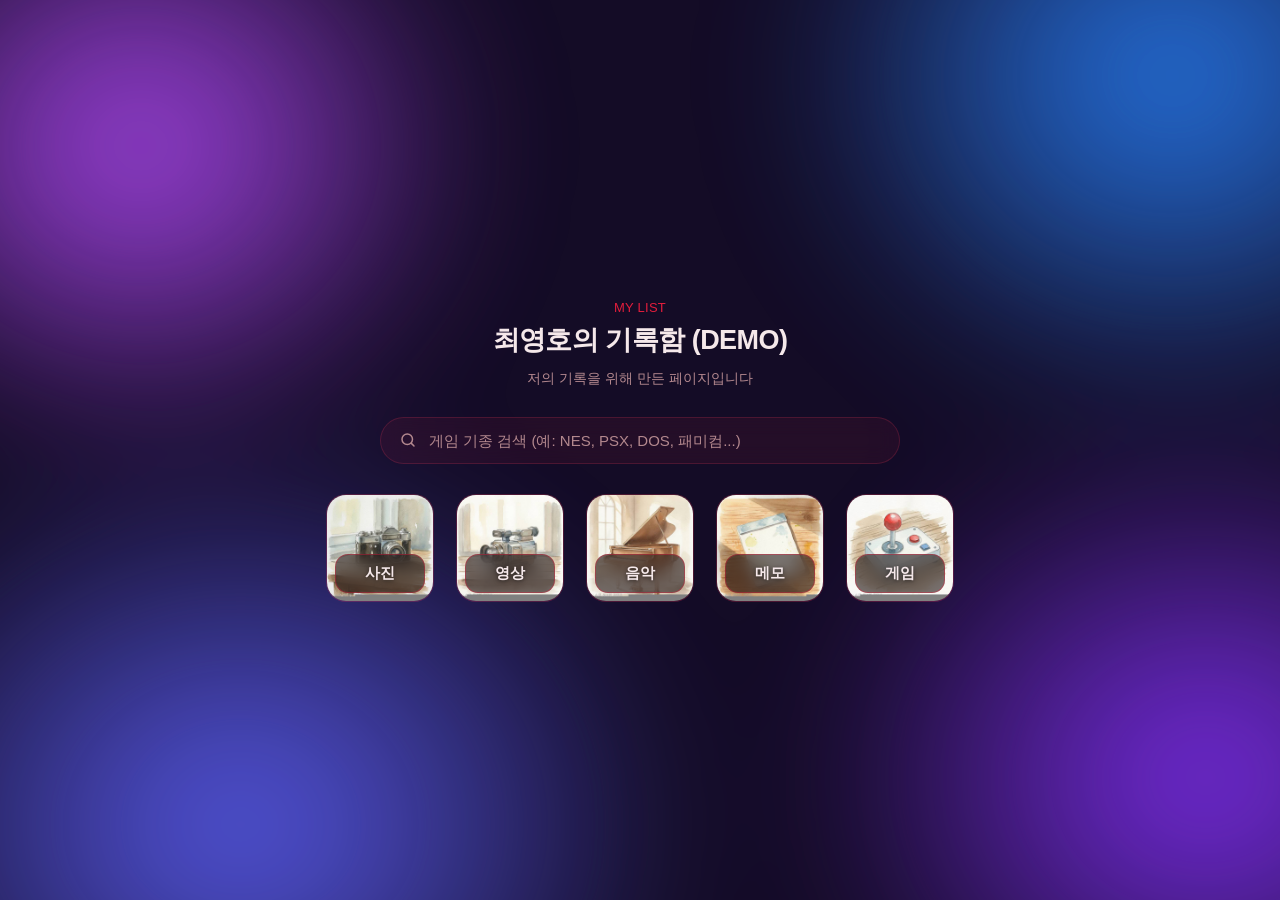
==== index.html @ e24018cb "Add files via upload" ====
<!doctype html>
<html lang="ko">
<head>
<meta charset="utf-8">
<meta name="viewport" content="width=device-width, initial-scale=1, viewport-fit=cover">
<meta http-equiv="Cache-Control" content="no-cache, no-store, must-revalidate">
<meta http-equiv="Pragma" content="no-cache">
<meta http-equiv="Expires" content="0">
<title>나의 기록보관소</title>
<link rel="stylesheet" href="css/style.css">
<link rel="preload" as="image" href="assets/icons/photo.jpg">
<link rel="preload" as="image" href="assets/icons/video.jpg">
<link rel="preload" as="image" href="assets/icons/music.jpg">
<link rel="preload" as="image" href="assets/icons/memo.jpg">
<link rel="preload" as="image" href="assets/icons/game.jpg">
</head>
<body class="home">
<div class="sky-layer" aria-hidden="true"></div>
<div class="wrap">
<div class="home-center">

  <div class="hero">
    <p class="kicker">MY LIST</p>
    <h1>최영호의 기록함 (DEMO)</h1>
    <p>저의 기록을 위해 만든 페이지입니다</p>
  </div>

  <div class="home-search">
    <div class="search-box">
      <svg viewBox="0 0 24 24" fill="none" xmlns="http://www.w3.org/2000/svg"><circle cx="11" cy="11" r="7" stroke="currentColor" stroke-width="2"/><path d="M20 20l-3.5-3.5" stroke="currentColor" stroke-width="2" stroke-linecap="round"/></svg>
      <input type="text" id="gameSearch" placeholder="게임 기종 검색 (예: NES, PSX, DOS, 패미컴...)" autocomplete="off" aria-label="게임 기종 검색">
    </div>
    <div class="search-results" id="searchResults"></div>
  </div>

  <div class="menu">

    <a href="photo.html">
      <div class="tile">
        <img class="tile-img" decoding="async" fetchpriority="high" width="480" height="480" src="assets/icons/photo.jpg" alt="사진">
        <div class="tile-label"><span>사진</span></div>
      </div>
    </a>

    <a href="video.html">
      <div class="tile">
        <img class="tile-img" decoding="async" fetchpriority="high" width="480" height="480" src="assets/icons/video.jpg" alt="영상">
        <div class="tile-label"><span>영상</span></div>
      </div>
    </a>

    <a href="music.html">
      <div class="tile">
        <img class="tile-img" decoding="async" fetchpriority="high" width="480" height="480" src="assets/icons/music.jpg" alt="음악">
        <div class="tile-label"><span>음악</span></div>
      </div>
    </a>

    <a href="memo.html">
      <div class="tile">
        <img class="tile-img" decoding="async" fetchpriority="high" width="480" height="480" src="assets/icons/memo.jpg" alt="메모">
        <div class="tile-label"><span>메모</span></div>
      </div>
    </a>

    <a href="game/index.html">
      <div class="tile wide">
        <img class="tile-img" decoding="async" fetchpriority="high" width="480" height="480" src="assets/icons/game.jpg" alt="게임">
        <div class="tile-label">
          <span>게임</span>
        </div>
      </div>
    </a>

  </div>

</div>
</div>
<script src="js/app.js"></script>
<script>
// 게임/index.html 에서 지원하는 게임 기종 목록 (검색용 데이터)
const GAME_SYSTEMS=[
  {n:"NES",s:"패미컴",ext:".nes, .fds, .zip"},
  {n:"SNES",s:"슈퍼패미컴",ext:".smc, .sfc, .zip"},
  {n:"Game Boy",s:"GB / GBC",ext:".gb, .gbc, .zip"},
  {n:"Game Boy Advance",s:"GBA",ext:".gba, .zip"},
  {n:"Virtual Boy",s:"닌텐도 VB",ext:".vb, .vboy, .bin, .zip"},
  {n:"Mega Drive",s:"Genesis / 메가드라이브",ext:".md, .bin, .smd, .zip"},
  {n:"SEGA 32X",s:"메가드라이브 32X",ext:".32x, .bin, .smd, .md, .zip"},
  {n:"닌텐도DS",s:"Nintendo DS",ext:".nds, .zip"},
  {n:"MSX",s:"Microsoft MSX",ext:".rom, .mx1, .dsk, .cas, .zip (BIOS 파일 추가 선택 필요)"},
  {n:"MSX2",s:"Microsoft MSX2",ext:".rom, .mx2, .mx1, .dsk, .cas, .zip (BIOS 파일 추가 선택 필요)"},
  {n:"Atari 2600",s:"VCS",ext:".a26, .bin, .zip"},
  {n:"Atari 7800",s:"ProSystem",ext:".a78, .bin, .zip"},
  {n:"MS-DOS",s:"DOS 게임",ext:".zip, .jsdos, .img, .ima, .iso, .bin"},
  {n:"Windows 3.1",s:"PC / 16-bit",ext:".img, .ima, .iso, .bin"},
  {n:"Windows 95",s:"PC / 32-bit",ext:".img, .ima, .iso, .bin"}
];
(function(){
  const input=document.getElementById("gameSearch");
  const results=document.getElementById("searchResults");
  function render(q){
    results.innerHTML="";
    if(!q){ return; }
    const hit=GAME_SYSTEMS.filter(function(x){
      return x.n.toLowerCase().includes(q) || x.s.toLowerCase().includes(q);
    });
    if(hit.length===0){
      results.innerHTML='<div class="sr-empty">일치하는 게임 기종을 찾지 못했습니다. 기종 이름을 다시 확인해 주세요.</div>';
      return;
    }
    results.innerHTML=hit.map(function(x){
      return '<a class="sr-item" href="game/index.html">'
        +'<div class="sr-name">'+x.n+' <span class="sr-badge">지원됨</span></div>'
        +'<div class="sr-sub">'+x.s+'</div>'
        +'<div class="sr-ext">지원 확장자 · '+x.ext+'</div>'
        +'</a>';
    }).join("");
  }
  input.addEventListener("input",function(){ render(this.value.trim().toLowerCase()); });
})();
</script>
</body>
</html>
---- css/style.css ----
:root{
  --bg:#0b0708;
  --bg-alt:#170a0d;
  --card:rgba(255,45,70,0.07);
  --card-border:rgba(255,70,95,0.18);
  --accent:#e11d3c;
  --accent-2:#ff4d6d;
  --accent-soft:rgba(225,29,60,0.18);
  --text:#f5e8ea;
  --text-dim:#b3888e;
  --radius:20px;
  --radius-sm:12px;
  color-scheme: dark;
}

*{box-sizing:border-box;}

html,body{
  height:100%;
  margin:0;
  padding:0;
  background:var(--bg);
}

/* ---- emotional black x red ambience ---- */
body:not(.home):not(.ios-memo):not(.photo-empty)::before{
  content:"";
  position:fixed;
  inset:0;
  background:
    radial-gradient(60% 40% at 18% 0%, rgba(225,29,60,0.16) 0%, rgba(11,7,8,0) 60%),
    radial-gradient(55% 35% at 100% 100%, rgba(225,29,60,0.10) 0%, rgba(11,7,8,0) 65%);
  pointer-events:none;
  z-index:0;
}
.wrap{ z-index:1; }

/* 음악 페이지 하단 고정 재생바: 기본적으로 숨김(모바일),
   PC 화면(.pc-glass)에서만 표시됩니다 */
.player-bar{ display:none; }

/* ---- home page: simple flat background ---- */
body.home{
  min-height:100vh;
  background:radial-gradient(120% 60% at 50% -10%, rgba(225,29,60,0.22) 0%, rgba(11,7,8,0) 55%), #0b0708;
  color-scheme:dark;
}
body.home .sky-layer{display:none;}
body.home .wrap{position:relative;z-index:1;}
body.home .hero .kicker{color:var(--accent);}
body.home .hero h1{color:var(--text);}
body.home .hero p{color:var(--text-dim);}


body{
  font-family:-apple-system,BlinkMacSystemFont,"Apple SD Gothic Neo","Malgun Gothic","Pretendard",sans-serif;
  color:var(--text);
  -webkit-font-smoothing:antialiased;
  padding-top:env(safe-area-inset-top,0px);
  padding-bottom:env(safe-area-inset-bottom,0px);
}

.wrap{
  max-width:480px;
  margin:0 auto;
  min-height:100%;
  padding:0 20px 40px;
  position:relative;
}

/* ---- top bar ---- */
.topbar{
  display:flex;
  align-items:center;
  gap:12px;
  padding:22px 0 18px;
  position:sticky;
  top:env(safe-area-inset-top,0px);
  background:linear-gradient(var(--bg) 70%, transparent);
  z-index:5;
}

.back{
  width:40px;height:40px;
  border-radius:50%;
  border:1px solid var(--card-border);
  background:var(--card);
  display:flex;align-items:center;justify-content:center;
  color:var(--text);
  text-decoration:none;
  flex:none;
  font-size:26px;
  line-height:1;
  font-weight:600;
}

.topbar h1{
  font-size:19px;
  font-weight:600;
  margin:0;
  letter-spacing:-0.01em;
  flex:1;
}
.camera-btn{
  width:40px;height:40px;
  border-radius:50%;
  border:1px solid var(--card-border);
  background:var(--card);
  display:flex;align-items:center;justify-content:center;
  color:var(--text);
  flex:none;
  padding:0;
  cursor:pointer;
}
.camera-btn svg{width:19px;height:19px;}

/* ---- home hero ---- */
.hero{
  padding:38px 0 10px;
}
.hero .kicker{
  color:var(--accent);
  font-size:13px;
  margin:0 0 6px;
  letter-spacing:0.02em;
}
.hero h1{
  font-size:30px;
  line-height:1.25;
  margin:0;
  font-weight:700;
  letter-spacing:-0.02em;
}
.hero p{
  color:var(--text-dim);
  font-size:14px;
  margin:10px 0 0;
  line-height:1.5;
}

/* ---- icon grid (home) ---- */
.menu{
  display:grid;
  grid-template-columns:1fr 1fr;
  gap:14px;
  margin-top:28px;
}
.menu a{
  text-decoration:none;
  color:var(--text);
}
.tile{
  position:relative;
  aspect-ratio:1/1.02;
  border-radius:var(--radius);
  background:var(--card);
  border:1px solid var(--card-border);
  overflow:hidden;
  transition:transform .15s ease;
}
.tile:active{
  transform:scale(0.96);
}
.tile-img{
  position:absolute;
  inset:0;
  width:100%;
  height:100%;
  object-fit:cover;
  display:block;
}
.tile-label{
  position:absolute;
  left:8px;right:8px;bottom:8px;
  background:rgba(15,4,7,0.55);
  backdrop-filter:blur(8px);
  -webkit-backdrop-filter:blur(8px);
  border:1px solid rgba(225,29,60,0.4);
  border-radius:13px;
  padding:9px 12px;
  text-align:center;
}
.tile-label span{
  font-size:15px;
  font-weight:700;
  color:#f5e8ea;
  text-shadow:0 1px 4px rgba(0,0,0,0.6);
}
.tile.wide{
  grid-column:1 / -1;
  aspect-ratio:auto;
  min-height:150px;
}
.tile.wide .tile-label{
  text-align:left;
}
.tile.wide .sub{
  font-size:12px;
  color:var(--text-dim);
  margin-top:2px;
  font-weight:500;
}

/* ---- generic grids ---- */
.pgrid{
  display:grid;
  grid-template-columns:repeat(3,1fr);
  gap:6px;
  margin-top:6px;
}
.pgrid .ph{
  aspect-ratio:1/1;
  border-radius:10px;
  overflow:hidden;
  background:var(--card);
  border:1px solid var(--card-border);
}
.pgrid .ph img{
  width:100%;height:100%;object-fit:cover;display:block;
}

.list{
  display:flex;
  flex-direction:column;
  gap:10px;
  margin-top:10px;
}
.row{
  display:flex;
  align-items:center;
  gap:12px;
  background:var(--card);
  border:1px solid var(--card-border);
  border-radius:var(--radius-sm);
  padding:14px;
}
.row .ricon{
  width:38px;height:38px;
  border-radius:10px;
  background:var(--accent-soft);
  color:var(--accent);
  display:flex;align-items:center;justify-content:center;
  flex:none;
}
.row .rtxt{flex:1;min-width:0;}
.row .rtxt .t{font-size:15px;font-weight:600;overflow:hidden;text-overflow:ellipsis;white-space:nowrap;}
.row .rtxt .s{font-size:12px;color:var(--text-dim);margin-top:2px;}
.row audio{width:100%;height:34px;margin-top:8px;}
.row.stack{align-items:stretch;flex-direction:column;}
.row.stack .top{display:flex;align-items:center;gap:12px;}

/* ---- empty state ---- */
.empty{
  margin-top:40px;
  text-align:center;
  color:var(--text-dim);
  font-size:14px;
  line-height:1.6;
}
.empty .big{
  font-size:34px;
  margin-bottom:10px;
}

/* ---- fab ---- */
.fab{
  position:fixed;
  right:calc(50% - 240px + 20px);
  bottom:calc(24px + env(safe-area-inset-bottom,0px));
  width:56px;height:56px;
  border-radius:50%;
  background:linear-gradient(135deg, var(--accent-2), var(--accent));
  color:#fff;
  display:flex;align-items:center;justify-content:center;
  text-decoration:none;
  box-shadow:0 8px 24px rgba(225,29,60,0.45);
  font-size:26px;
  z-index:20;
  animation:fabGlow 2.6s ease-in-out infinite;
}
@keyframes fabGlow{
  0%,100%{ box-shadow:0 8px 24px rgba(225,29,60,0.45); }
  50%{ box-shadow:0 8px 30px rgba(225,29,60,0.75); }
}
@media (max-width:520px){
  .fab{ right:20px; }
}

/* ---- memo reader ---- */
.reader{
  background:var(--card);
  border:1px solid var(--card-border);
  border-radius:var(--radius);
  padding:18px;
  white-space:pre-wrap;
  word-break:break-word;
  font-size:14.5px;
  line-height:1.7;
  color:var(--text);
  margin-top:14px;
}

/* ---- lightbox ---- */
.lightbox{
  position:fixed;inset:0;
  background:rgba(0,0,0,0.92);
  display:none;
  align-items:center;justify-content:center;
  z-index:100;
  padding:20px;
}
.lightbox.open{display:flex;}
.lightbox img{max-width:100%;max-height:100%;border-radius:10px;}
.lightbox .close{
  position:absolute;top:calc(20px + env(safe-area-inset-top,0px));right:20px;
  width:40px;height:40px;border-radius:50%;
  background:rgba(255,255,255,0.12);
  color:#fff;display:flex;align-items:center;justify-content:center;
}

/* ---- form ---- */
.field{margin-top:16px;}
.field label{display:block;font-size:13px;color:var(--text-dim);margin-bottom:6px;}
.field input[type=text],
.field input[type=url],
.field textarea{
  width:100%;
  background:var(--card);
  border:1px solid var(--card-border);
  border-radius:var(--radius-sm);
  color:var(--text);
  padding:12px 14px;
  font-size:15px;
  font-family:inherit;
  resize:vertical;
}
.field textarea{min-height:120px;}
.filepick{
  display:flex;align-items:center;gap:10px;
  background:var(--card);
  border:1px dashed var(--card-border);
  border-radius:var(--radius-sm);
  padding:14px;
  color:var(--text-dim);
  font-size:14px;
}
.filepick input{flex:1;color:var(--text-dim);}
.btn{
  display:block;
  width:100%;
  text-align:center;
  background:linear-gradient(135deg, var(--accent-2), var(--accent));
  color:#fff;
  border:none;
  border-radius:var(--radius-sm);
  padding:15px;
  font-size:15px;
  font-weight:700;
  margin-top:22px;
}
.btn:disabled{opacity:0.5;}
.hint{
  font-size:12px;
  color:var(--text-dim);
  margin-top:8px;
  line-height:1.5;
}

a{color:var(--accent);}

/* ---- rich text editor (Naver 스마트에디터 스타일) ---- */
.editor-wrap{
  background:#fff;
  border-radius:var(--radius-sm);
  overflow:hidden;
  border:1px solid var(--card-border);
}
.editor-toolbar{
  display:flex;
  flex-wrap:wrap;
  align-items:center;
  gap:2px;
  background:#f3f4f6;
  border-bottom:1px solid #e2e4e8;
  padding:6px;
}
.editor-toolbar button{
  min-width:32px;
  height:32px;
  border:none;
  background:transparent;
  border-radius:6px;
  color:#333;
  font-size:14px;
  cursor:pointer;
}
.editor-toolbar button:active,
.editor-toolbar button:hover{
  background:rgba(225,29,60,0.12);
  color:#c81733;
}
.editor-toolbar select{
  height:32px;
  border:1px solid #dcdfe4;
  border-radius:6px;
  background:#fff;
  color:#333;
  font-size:12.5px;
  padding:0 6px;
}
.editor-toolbar .tsep{
  width:1px;height:20px;background:#dcdfe4;margin:0 4px;
}
.editor-area{
  min-height:260px;
  background:#fff;
  color:#181818;
  padding:16px;
  font-size:15px;
  line-height:1.75;
  outline:none;
}
.editor-area:empty:before{
  content:attr(data-placeholder);
  color:#aeb2ba;
}
.editor-area img{max-width:100%;border-radius:6px;margin:6px 0;display:block;}
.editor-area a{color:#c81733;}
.editor-area blockquote{
  margin:10px 0;
  padding:8px 14px;
  border-left:3px solid #c81733;
  color:#555;
  background:#f7f8f9;
}

/* ---- photo: native-style empty state ---- */
body.photo-empty{
  background:#0b0708;
}
.native-back{
  position:fixed;
  top:calc(18px + env(safe-area-inset-top,0px));
  left:18px;
  width:36px;height:36px;
  display:flex;align-items:center;justify-content:center;
  color:#f5e8ea;
  text-decoration:none;
  font-size:24px;
  z-index:5;
}
.native-camera{
  position:fixed;
  top:calc(18px + env(safe-area-inset-top,0px));
  right:18px;
  width:36px;height:36px;
  border-radius:50%;
  border:1px solid rgba(225,29,60,0.25);
  background:#170a0d;
  box-shadow:0 1px 6px rgba(225,29,60,0.25);
  display:flex;align-items:center;justify-content:center;
  color:#f5e8ea;
  padding:0;
  cursor:pointer;
  z-index:5;
}
.native-camera svg{width:17px;height:17px;}
.native-empty{
  position:fixed;
  inset:0;
  display:flex;
  flex-direction:column;
  align-items:center;
  justify-content:center;
  text-align:center;
  padding:0 40px;
  gap:10px;
}
.native-empty .t1{
  font-size:18px;
  font-weight:700;
  color:#f5e8ea;
}
.native-empty .t2{
  font-size:14px;
  color:#b3888e;
  line-height:1.5;
}

/* ---- photo grid (3 columns, tap to view) ---- */
.pgrid .ph{position:relative;cursor:pointer;}
.pgrid .ph .check{
  position:absolute;
  top:6px;right:6px;
  width:22px;height:22px;
  border-radius:50%;
  background:rgba(0,0,0,0.35);
  border:1.5px solid rgba(255,255,255,0.85);
  display:none;
  align-items:center;justify-content:center;
  color:#fff;
  font-size:13px;
  z-index:2;
}
.pgrid.selecting .ph .check{display:flex;}
.pgrid .ph.picked .check{background:var(--accent);border-color:var(--accent);color:#fff;}
.pgrid .ph.picked{outline:2px solid var(--accent);outline-offset:-2px;}
.pgrid .ph .dim{
  position:absolute;inset:0;
  background:rgba(0,0,0,0);
  transition:background .12s ease;
}
.pgrid .ph.picked .dim{background:rgba(0,0,0,0.18);}

/* ---- transparent bottom action bar ---- */
.bottombar{
  position:fixed;
  left:0;right:0;bottom:0;
  display:flex;
  justify-content:center;
  gap:10px;
  padding:14px 20px calc(16px + env(safe-area-inset-bottom,0px));
  background:linear-gradient(180deg, rgba(18,20,26,0) 0%, rgba(18,20,26,0.55) 40%, rgba(18,20,26,0.78) 100%);
  z-index:55;
}
.bottombar button{
  flex:1;
  max-width:220px;
  background:rgba(255,255,255,0.14);
  backdrop-filter:blur(10px);
  -webkit-backdrop-filter:blur(10px);
  border:1px solid rgba(255,255,255,0.28);
  color:#fff;
  font-size:14.5px;
  font-weight:600;
  padding:13px 10px;
  border-radius:14px;
}
.bottombar button:active{background:rgba(255,255,255,0.26);}
.bottombar button.on{background:var(--accent);color:#fff;border-color:var(--accent);}
.bottombar button.danger{color:#ff8a80;border-color:rgba(255,138,128,0.45);}

/* ---- photo viewer (centered, padded) ---- */
.viewer{
  position:fixed;inset:0;
  background:rgba(9,3,4,0.96);
  display:none;
  align-items:center;justify-content:center;
  padding:48px 28px;
  z-index:50;
  overflow:hidden;
  touch-action:none;
}
.viewer.open{display:flex;}
.viewer img{
  max-width:100%;
  max-height:100%;
  border-radius:14px;
  box-shadow:0 20px 60px rgba(0,0,0,0.5);
  touch-action:none;
  user-select:none;
  -webkit-user-drag:none;
  will-change:transform;
}
.viewer img.snapping{
  transition:transform .18s ease;
}
.viewer .vclose{
  position:fixed;
  top:calc(18px + env(safe-area-inset-top,0px));
  right:20px;
  width:38px;height:38px;
  border-radius:50%;
  background:rgba(255,255,255,0.14);
  color:#fff;
  display:flex;align-items:center;justify-content:center;
  font-size:17px;
  z-index:51;
}

/* ---- info modal ---- */
.modal-overlay{
  position:fixed;inset:0;
  background:rgba(0,0,0,0.55);
  display:none;
  align-items:flex-end;
  z-index:80;
}
.modal-overlay.open{display:flex;}
.modal-sheet{
  width:100%;
  background:var(--bg-alt);
  border-radius:20px 20px 0 0;
  padding:22px 20px calc(24px + env(safe-area-inset-bottom,0px));
  border-top:1px solid var(--card-border);
}
.modal-sheet h2{
  font-size:16px;
  margin:0 0 14px;
  color:var(--text);
}
.modal-sheet input[type=password],
.modal-sheet textarea{
  width:100%;
  background:var(--card);
  border:1px solid var(--card-border);
  border-radius:var(--radius-sm);
  color:var(--text);
  padding:12px 14px;
  font-size:15px;
  font-family:inherit;
}
.modal-sheet textarea{min-height:120px;resize:vertical;margin-top:4px;}
.info-view{
  background:var(--card);
  border:1px solid var(--card-border);
  border-radius:var(--radius-sm);
  color:var(--text);
  padding:14px;
  font-size:14.5px;
  line-height:1.6;
  white-space:pre-wrap;
  word-break:break-word;
  min-height:60px;
  max-height:40vh;
  overflow-y:auto;
}
.modal-actions{display:flex;gap:10px;margin-top:16px;}
.modal-actions button{
  flex:1;
  padding:13px;
  border-radius:var(--radius-sm);
  border:none;
  font-size:14.5px;
  font-weight:700;
}
.modal-actions .cancel{background:var(--card);color:var(--text-dim);border:1px solid var(--card-border);}
.modal-actions .ok{background:var(--accent);color:#fff;}
.modal-msg{font-size:12.5px;color:var(--text-dim);margin-top:8px;min-height:16px;}

/* ---- video: youtube link thumbnails (photo-style 3x3) + web player ---- */
.vgrid{
  display:grid;
  grid-template-columns:repeat(3,1fr);
  gap:6px;
  margin-top:6px;
}
.vgrid .vcard{
  position:relative;
  aspect-ratio:1/1;
  border-radius:10px;
  overflow:hidden;
  background:var(--card);
  border:1px solid var(--card-border);
  cursor:pointer;
}
.vcard img{
  width:100%;height:100%;object-fit:cover;display:block;
  background:#000;
}
.vcard .playmark{
  position:absolute;inset:0;
  display:flex;align-items:center;justify-content:center;
  background:rgba(0,0,0,0.18);
}
.vcard .playmark span{
  width:34px;height:34px;
  border-radius:50%;
  background:rgba(0,0,0,0.55);
  color:#fff;
  display:flex;align-items:center;justify-content:center;
  font-size:13px;
  padding-left:2px;
}

/* video select/delete mode */
.text-btn{
  height:40px;
  padding:0 14px;
  border-radius:20px;
  border:1px solid var(--card-border);
  background:var(--card);
  color:var(--text);
  font-size:14px;
  flex:none;
  cursor:pointer;
}
.text-btn.on{background:var(--accent);color:#fff;border-color:var(--accent);}
.vgrid.selecting .vcard{cursor:pointer;}
.vgrid.selecting .vcard .playmark{display:none;}
.vgrid .vcard .check{
  position:absolute;
  top:6px;right:6px;
  width:22px;height:22px;
  border-radius:50%;
  background:rgba(0,0,0,0.35);
  border:1.5px solid rgba(255,255,255,0.85);
  display:none;
  align-items:center;justify-content:center;
  color:#fff;
  font-size:13px;
  z-index:2;
}
.vgrid.selecting .vcard .check{display:flex;}
.vgrid .vcard.picked .check{background:var(--accent);border-color:var(--accent);color:#fff;}
.vgrid .vcard.picked{outline:2px solid var(--accent);outline-offset:-2px;}
.vgrid .vcard .dim{
  position:absolute;inset:0;
  background:rgba(0,0,0,0);
  transition:background .12s ease;
}
.vgrid .vcard.picked .dim{background:rgba(0,0,0,0.18);}

/* touch keypad (no device keyboard) for password entry */
.pw-desc{font-size:13px;color:var(--text-dim);margin:0 0 16px;}
.pw-dots{
  display:flex;
  justify-content:center;
  gap:16px;
  margin:0 0 8px;
}
.pw-dots .dot{
  width:16px;height:16px;
  border-radius:50%;
  border:1.5px solid var(--card-border);
  background:transparent;
  transition:background .12s ease, border-color .12s ease, transform .12s ease;
}
.pw-dots .dot.filled{background:var(--accent);border-color:var(--accent);}
.pw-dots.shake{animation:pwShake .35s ease;}
@keyframes pwShake{
  0%,100%{transform:translateX(0);}
  20%{transform:translateX(-8px);}
  40%{transform:translateX(8px);}
  60%{transform:translateX(-6px);}
  80%{transform:translateX(6px);}
}
.keypad{
  display:grid;
  grid-template-columns:repeat(3,1fr);
  gap:10px;
  margin:18px 0 4px;
}
.keypad button{
  height:56px;
  border-radius:14px;
  border:1px solid var(--card-border);
  background:var(--card);
  color:var(--text);
  font-size:19px;
  cursor:pointer;
}
.keypad button:active{background:rgba(255,255,255,0.12);}
.keypad button.keypad-empty{background:transparent;border-color:transparent;cursor:default;}
.keypad button.keypad-del{font-size:16px;color:var(--text-dim);}

.player-wrap{
  position:relative;
  width:100%;
  max-width:720px;
  aspect-ratio:16/9;
}
.player-wrap iframe{
  width:100%;height:100%;
  border:0;
  border-radius:14px;
}
#playerFrame{width:100%;height:100%;}
.player-wrap:fullscreen{
  max-width:none;
  aspect-ratio:auto;
  width:100vw;height:100vh;
  display:flex;align-items:center;justify-content:center;
  background:#000;
}
.player-wrap:fullscreen iframe{
  border-radius:0;
}
/* 화면 방향 잠금 API가 지원되지 않을 때: 세로 화면에서도
   영상 영역을 90도 회전시켜 가로처럼 보이도록 하는 대체 수단 */
@media (orientation:portrait){
  .player-wrap.force-landscape:fullscreen{
    position:fixed;
    top:50%;left:50%;
    width:100vh;height:100vw;
    transform:translate(-50%,-50%) rotate(90deg);
  }
}
.fs-exit{
  position:absolute;
  top:14px;right:14px;
  padding:10px 16px;
  border-radius:20px;
  background:rgba(0,0,0,0.7);
  color:#fff;
  font-size:13px;
  font-weight:700;
  border:1px solid rgba(255,255,255,0.35);
  display:none;
  z-index:1000;
}
.fs-exit.show{display:block;}

.modal-sheet input[type=url]{
  width:100%;
  background:var(--card);
  border:1px solid var(--card-border);
  border-radius:var(--radius-sm);
  color:var(--text);
  padding:12px 14px;
  font-size:15px;
  font-family:inherit;
}

/* ==========================================================
   메모 화면: iOS 메모 앱 느낌의 브러시드 메탈 스타일
   ========================================================== */
body.ios-memo{
  background:#0b0708;
  min-height:100vh;
  color-scheme:dark;
}
.ios-wrap{
  max-width:480px;
  margin:0 auto;
  min-height:100vh;
  position:relative;
  display:flex;
  flex-direction:column;
}

.ios-topbar{
  position:sticky;
  top:0;
  padding-top:env(safe-area-inset-top,0px);
  display:flex;
  align-items:center;
  gap:6px;
  background:#150a0c;
  border-bottom:1px solid rgba(225,29,60,0.2);
  z-index:10;
}
.ios-topbar .ios-back{
  width:40px;height:44px;
  display:flex;align-items:center;justify-content:center;
  color:#f5e8ea;
  font-size:24px;font-weight:600;
  text-decoration:none;
  flex:none;
}
.ios-topbar .ios-title{
  flex:1;min-width:0;
  display:flex;align-items:center;gap:6px;
  padding:12px 4px 12px 0;
  font-size:16.5px;font-weight:700;color:#f5e8ea;
  overflow:hidden;text-overflow:ellipsis;white-space:nowrap;
}
.ios-topbar .ios-title .pencil{font-size:15px;flex:none;}
.ios-topbar .ios-actions{
  display:flex;
  flex:none;
  align-items:center;
  gap:2px;
  padding-right:6px;
}
.ios-topbar .ios-actbtn{
  background:none;
  border:none;
  font-size:14.5px;
  font-weight:600;
  color:var(--accent-2);
  padding:8px 8px;
  border-radius:6px;
  cursor:pointer;
}
.ios-topbar .ios-actbtn:active{background:rgba(225,29,60,0.1);}
.ios-topbar .ios-actbtn.danger{color:#ff5c72;}

.ios-search{
  display:none;
  padding:8px 14px;
  background:#0b0708;
  border-bottom:1px solid rgba(225,29,60,0.2);
}
.ios-search.open{display:block;}
.ios-search input{
  width:100%;border:none;border-radius:10px;
  background:#170a0d;padding:9px 12px;font-size:15px;
  color:#f5e8ea;outline:none;
  box-shadow:inset 0 0 0 1px rgba(225,29,60,0.25);
}

.ios-body{
  flex:1;
  display:flex;
  flex-direction:column;
  padding-bottom:96px;
}

/* 메모 목록 */
.ios-list{
  padding:4px 16px 0;
}
.ios-list .irow{
  display:flex;align-items:center;gap:12px;
  padding:12px 2px;
  border-bottom:1px solid rgba(255,255,255,0.06);
}
.ios-list .irow:active{background:rgba(225,29,60,0.07);}
.ios-list .irow .iicon{
  width:24px;height:24px;flex:none;color:#b3888e;
}
.ios-list .irow .iicon svg{width:100%;height:100%;}
.ios-list .irow .itxt{flex:1;min-width:0;}
.ios-list .irow .itxt .t{
  font-size:15.5px;font-weight:600;color:#f5e8ea;
  overflow:hidden;text-overflow:ellipsis;white-space:nowrap;
}
.ios-list .irow .itxt .s{
  font-size:12.5px;color:#b3888e;margin-top:2px;
}
.ios-list .irow .chev{color:#7a4a4f;font-size:15px;flex:none;}

/* 빈 상태: 가운데 + 아이콘과 '비어있음' */
.ios-empty{
  flex:1;
  display:flex;flex-direction:column;align-items:center;justify-content:center;
  gap:18px;padding:0 30px;text-align:center;
}
.ios-empty .plusbtn{
  width:64px;height:64px;border-radius:50%;
  display:flex;align-items:center;justify-content:center;
  color:#7a4a4f;background:none;border:none;
}
.ios-empty .plusbtn svg{width:52px;height:52px;}
.ios-empty .label{font-size:15px;color:#b3888e;font-weight:600;}

/* 하단 iOS 스타일 툴바: 불러오기 / 저장하기 / 글쓰기 / 검색 */
.ios-toolbar{
  position:fixed;left:0;right:0;bottom:0;
  max-width:480px;margin:0 auto;
  display:flex;justify-content:space-around;
  padding:10px 10px calc(10px + env(safe-area-inset-bottom,0px));
  background:#150a0c;
  border-top:1px solid rgba(225,29,60,0.2);
  z-index:30;
}
.ios-toolbar .ibtn{
  display:flex;flex-direction:column;align-items:center;gap:5px;
  background:none;border:none;flex:1;
  color:#e8d3d5;
}
.ios-toolbar .ibtn .isq{
  width:42px;height:42px;border-radius:11px;
  display:flex;align-items:center;justify-content:center;
  background:#1c0e10;
  border:1px solid rgba(225,29,60,0.25);
  color:#f5e8ea;
  margin:0 auto;
}
.ios-toolbar .ibtn .isq svg{width:19px;height:19px;}
.ios-toolbar .ibtn:active .isq{background:rgba(225,29,60,0.16);}
.ios-toolbar .ibtn span.lbl{font-size:10.5px;color:#b3888e;font-weight:700;}

/* 메모 읽기 화면 */
.ios-reader{
  display:none;
  flex:1;
  flex-direction:column;
  background:#0e070a;
  padding:18px 20px 40px;
}
.ios-reader.open{display:flex;}
.ios-reader .rtext{
  white-space:pre-wrap;word-break:break-word;
  font-size:15.5px;line-height:1.75;color:#f0e2e4;
}

/* 새 메모 작성 화면 */
.ios-write{
  position:fixed;inset:0;z-index:60;
  display:none;flex-direction:column;
  background:#0b0708;
}
.ios-write.open{display:flex;}
.ios-write .wtop{
  display:flex;align-items:center;justify-content:space-between;
  padding:calc(14px + env(safe-area-inset-top,0px)) 16px 12px;
  border-bottom:1px solid rgba(225,29,60,0.18);
}
.ios-write .wtop button{
  border:none;background:none;font-size:16px;font-weight:700;
  color:var(--accent,#e11d3c);padding:6px 4px;
}
.ios-write .wtop button.wcancel{color:#b3888e;font-weight:600;}
.ios-write input#memoTitle{
  border:none;outline:none;padding:14px 16px 0;
  font-size:19px;font-weight:700;color:#f5e8ea;font-family:inherit;
  background:#0b0708;
}
.ios-write textarea#memoContent{
  flex:1;border:none;outline:none;resize:none;
  padding:8px 16px 16px;font-size:16px;line-height:1.7;
  color:#f0e2e4;font-family:inherit;
  background:#0b0708;
}
.ios-write .wmsg{padding:0 16px 10px;font-size:12.5px;color:#b3888e;min-height:16px;}

/* 선택 모드 체크박스 */
.ios-list .irow .ischeck{
  display:none;
  width:22px;height:22px;border-radius:50%;flex:none;
  border:1.5px solid rgba(225,29,60,0.35);
  align-items:center;justify-content:center;
  font-size:12px;color:#fff;font-weight:700;
}
.ios-list.selecting .irow .ischeck{display:flex;}
.ios-list.selecting .irow .chev{display:none;}
.ios-list .irow.selected .ischeck{background:var(--accent,#e11d3c);border-color:var(--accent,#e11d3c);}

/* 선택 저장 바 (검색바와 같은 자리, 상호 배타적으로 노출) */
.ios-selectbar{
  display:none;
  align-items:center;gap:10px;
  padding:10px 14px;
  background:#0b0708;
  border-bottom:1px solid rgba(225,29,60,0.18);
}
.ios-selectbar.open{display:flex;}
.ios-selectbar button{border:none;background:none;font-size:13.5px;font-weight:700;padding:4px 2px;color:var(--accent,#e11d3c);}
.ios-selectbar #selCancel{color:#b3888e;}
.ios-selectbar #selCount{flex:1;text-align:center;font-size:12.5px;color:#d8bfc2;font-weight:600;}
.ios-selectbar #selConfirm.danger{color:#ff5c72;}

/* 하단 토스트 알림 */
.ios-toast{
  position:fixed;left:50%;bottom:112px;
  transform:translateX(-50%) translateY(10px);
  background:rgba(20,20,22,0.9);color:#fff;
  font-size:13px;font-weight:600;
  padding:10px 16px;border-radius:20px;
  opacity:0;pointer-events:none;
  transition:opacity .2s ease, transform .2s ease;
  z-index:90;max-width:82%;text-align:center;
}
.ios-toast.show{opacity:1;transform:translateX(-50%) translateY(0);}

/* 새 메모 작성: 비밀번호 확인 단계 */
.ios-write .pwbox{padding:26px 20px;background:#0b0708;}
.ios-write .pwbox p{font-size:14px;color:#b3888e;margin:0 0 12px;}
.ios-write .pwbox input{
  width:100%;border:1px solid rgba(225,29,60,0.25);border-radius:10px;
  padding:13px 14px;font-size:16px;color:#f5e8ea;outline:none;
  font-family:inherit;
  background:#170a0d;
}
.ios-write .pwbox .pwmsg{font-size:12.5px;color:#ff5c72;margin-top:8px;min-height:16px;}
.ios-write .pwbox .pwok{
  margin-top:14px;width:100%;background:linear-gradient(135deg, var(--accent-2), var(--accent));color:#fff;
  border:none;border-radius:10px;padding:13px;font-size:15px;font-weight:700;
}
.ios-write .wform{flex:1;display:none;flex-direction:column;background:#0b0708;}

/* ---- rendered post content (list view) ---- */
.post-html{
  background:#150a0c;
  color:#f0e2e4;
  border-radius:14px;
  padding:14px 16px;
  margin-top:10px;
  font-size:14.5px;
  line-height:1.75;
  word-break:break-word;
}
.post-html img{max-width:100%;border-radius:8px;margin:8px 0;display:block;}
.post-html a{color:var(--accent-2);}
.post-html blockquote{
  margin:10px 0;
  padding:8px 14px;
  border-left:3px solid var(--accent);
  color:#c9a4a8;
  background:rgba(225,29,60,0.07);
}

/* ==========================================================
   홈 화면: 게임 기종 검색
   ========================================================== */
.home-search{
  margin-top:22px;
}
.home-search .search-box{
  display:flex;
  align-items:center;
  gap:10px;
  background:var(--card);
  border:1px solid var(--card-border);
  border-radius:999px;
  padding:13px 18px;
  backdrop-filter:blur(10px);
  -webkit-backdrop-filter:blur(10px);
}
.home-search .search-box:focus-within{
  border-color:rgba(225,29,60,0.55);
}
.home-search .search-box svg{
  width:18px;height:18px;flex:none;
  color:var(--text-dim);
}
.home-search input{
  flex:1;
  min-width:0;
  border:none;
  outline:none;
  background:none;
  font-family:inherit;
  font-size:15px;
  color:var(--text);
}
.home-search input::placeholder{
  color:var(--text-dim);
}
.search-results{
  display:flex;
  flex-direction:column;
  gap:8px;
  margin-top:10px;
}
.search-results:empty{
  margin-top:0;
}
.sr-item{
  display:block;
  text-align:left;
  text-decoration:none;
  background:var(--card);
  border:1px solid var(--card-border);
  border-radius:14px;
  padding:12px 14px;
  color:var(--text);
}
.sr-name{
  display:flex;
  align-items:center;
  gap:8px;
  font-size:14.5px;
  font-weight:700;
}
.sr-badge{
  font-size:11px;
  font-weight:700;
  color:#4ad07a;
  background:rgba(74,208,122,0.15);
  border:1px solid rgba(74,208,122,0.4);
  border-radius:999px;
  padding:2px 8px;
  flex:none;
}
.sr-sub{
  font-size:12.5px;
  color:var(--text-dim);
  margin-top:2px;
}
.sr-ext{
  font-size:12.5px;
  color:var(--text-dim);
  margin-top:5px;
}
.sr-empty{
  font-size:13px;
  color:var(--text-dim);
  text-align:center;
  padding:12px 4px;
}

/* ==========================================================
   홈 화면: PC / 태블릿 전용 레이아웃
   (모바일 = 기존 그대로, 768px 이상 = 보라/파랑 글래스 배경 +
   아이콘 영역을 화면 정중앙에 배치)
   ========================================================== */
@media (min-width:768px){
  /* 보라/파랑 글래스 배경 - home 뿐 아니라 .pc-glass가 붙은
     다른 페이지(사진/영상/메모/음악)에서도 공유해서 씁니다 */
  body.home,
  body.pc-glass{
    background:#140c26;
  }
  body.home::before,
  body.pc-glass::before{
    content:"";
    position:fixed;
    inset:-15%;
    background:
      radial-gradient(30% 38% at 20% 24%, #a855f7 0%, rgba(168,85,247,0) 70%),
      radial-gradient(34% 42% at 82% 18%, #3b82f6 0%, rgba(59,130,246,0) 70%),
      radial-gradient(38% 46% at 26% 82%, #6366f1 0%, rgba(99,102,241,0) 70%),
      radial-gradient(34% 42% at 84% 78%, #7c3aed 0%, rgba(124,58,237,0) 70%);
    filter:blur(70px) saturate(130%);
    opacity:0.9;
    pointer-events:none;
    z-index:0;
  }
  body.home .wrap{
    max-width:none;
    min-height:100vh;
    display:flex;
    align-items:center;
    justify-content:center;
    padding:40px 24px;
  }
  body.home .home-center{
    position:relative;
    z-index:1;
    width:100%;
    max-width:640px;
    text-align:center;
  }
  body.home .hero{
    padding:0 0 4px;
  }
  body.home .hero .kicker,
  body.home .hero h1,
  body.home .hero p{
    text-align:center;
  }
  body.home .hero h1{
    font-size:27px;
  }
  body.home .home-search{
    max-width:520px;
    margin:24px auto 0;
  }
  body.home .search-results{
    text-align:left;
  }
  body.home .menu{
    display:flex;
    flex-wrap:wrap;
    justify-content:center;
    gap:22px;
    margin-top:30px;
  }
  body.home .menu a{
    flex:0 0 108px;
  }
  body.home .tile{
    aspect-ratio:1/1;
  }
  body.home .tile.wide{
    grid-column:auto;
    aspect-ratio:1/1;
    min-height:0;
  }
  body.home .tile.wide .tile-label{
    text-align:center;
  }
}

/* ==========================================================
   사진 / 영상 / 음악: PC·태블릿 전용 레이아웃
   (768px 이상 = 홈 화면과 같은 보라/파랑 글래스 배경 위에
   내용 전체가 떠 있는 유리 패널(카드) 형태로 표시)
   ========================================================== */
@media (min-width:768px){
  body.pc-glass .wrap{
    position:relative;
    z-index:1;
    max-width:1040px;
    min-height:0;
    margin:44px auto;
    padding:30px 36px 40px;
    background:rgba(24,14,30,0.55);
    border:1px solid rgba(255,255,255,0.09);
    border-radius:26px;
    backdrop-filter:blur(26px) saturate(140%);
    -webkit-backdrop-filter:blur(26px) saturate(140%);
    box-shadow:0 30px 90px rgba(0,0,0,0.45);
  }
  body.pc-glass .wrap .topbar{
    position:static;
    background:none;
    padding:0 0 22px;
  }
  body.pc-glass .wrap .hero{
    padding-top:0;
  }

  /* 사진 그리드: 화면 폭에 맞춰 더 많은 열로 표시 */
  body.pc-glass .pgrid{
    grid-template-columns:repeat(auto-fill,minmax(150px,1fr));
    gap:12px;
  }
  /* 영상 썸네일 그리드도 동일하게 */
  body.pc-glass .vgrid{
    grid-template-columns:repeat(auto-fill,minmax(210px,1fr));
    gap:14px;
  }
  body.pc-glass .player-wrap{
    max-width:900px;
    margin:0 auto;
  }
  body.pc-glass .list .row{
    padding:16px 18px;
  }
  body.pc-glass .bottombar{
    padding-bottom:24px;
  }
}

/* ==========================================================
   메모: PC·태블릿에서 데스크탑 메모 앱과 비슷한
   사이드바(목록) + 본문(읽기/쓰기) 2단 레이아웃
   ========================================================== */
@media (min-width:768px){
  body.ios-memo.pc-glass{
    background:#140c26;
  }
  .ios-wrap{
    position:relative;
    z-index:1;
    max-width:1120px;
    height:82vh;
    min-height:560px;
    margin:36px auto;
    display:grid;
    grid-template-columns:300px 1fr;
    grid-template-rows:auto auto auto 1fr auto;
    grid-template-areas:
      "topbar    topbar"
      "search    search"
      "selectbar selectbar"
      "list      reader"
      "toolbar   toolbar";
    background:rgba(20,10,26,0.55);
    border:1px solid rgba(255,255,255,0.09);
    border-radius:26px;
    overflow:hidden;
    backdrop-filter:blur(26px) saturate(140%);
    -webkit-backdrop-filter:blur(26px) saturate(140%);
    box-shadow:0 30px 90px rgba(0,0,0,0.45);
  }

  .ios-topbar{
    grid-area:topbar;
    position:static;
    background:rgba(255,255,255,0.03);
    padding:16px 20px;
  }

  .ios-search{
    grid-area:search;
    display:block !important;
    background:none;
    border-bottom:1px solid rgba(225,29,60,0.16);
    padding:10px 16px;
  }

  .ios-selectbar{
    grid-area:selectbar;
  }
  .ios-selectbar.open{
    display:flex;
  }

  /* ios-body는 grid 배치에서 빠지고, 안의 리스트/빈상태/리더가
     각각 직접 grid item으로 배치됩니다 */
  .ios-body{
    display:contents;
    padding-bottom:0;
  }
  .ios-list{
    grid-area:list;
    align-self:stretch;
    overflow-y:auto;
    padding:6px 10px 14px;
    border-right:1px solid rgba(255,255,255,0.07);
  }
  .ios-empty{
    grid-area:list;
    align-self:stretch;
    border-right:1px solid rgba(255,255,255,0.07);
  }
  .ios-empty .plusbtn svg{width:38px;height:38px;}

  .ios-list .irow:hover{
    background:rgba(255,255,255,0.045);
    cursor:pointer;
  }

  .ios-reader{
    grid-area:reader;
    display:flex !important;
    overflow-y:auto;
    padding:30px 40px;
  }
  .ios-reader .rtext{
    max-width:680px;
    margin:0 auto;
    font-size:15.5px;
  }
  .ios-reader .rtext:empty::before{
    content:"왼쪽 목록에서 메모를 선택하면 여기에 표시됩니다.";
    color:#b3888e;
  }

  .ios-toolbar{
    grid-area:toolbar;
    position:static;
    max-width:none;
    margin:0;
    background:rgba(255,255,255,0.03);
    border-top:1px solid rgba(225,29,60,0.16);
  }

  /* 글쓰기 화면: 전체 화면 대신 메모 앱 창 크기에 맞춰 중앙에 표시 */
  .ios-write{
    top:50%;left:50%;
    transform:translate(-50%,-50%);
    inset:auto;
    width:100%;
    max-width:1120px;
    height:82vh;
    min-height:560px;
    border-radius:26px;
    overflow:hidden;
    box-shadow:0 30px 90px rgba(0,0,0,0.5);
  }
}

/* ==========================================================
   음악: PC·태블릿에서 데스크탑 음악 플레이어와 비슷하게
   목록 + 하단 고정 재생바(Now Playing) 형태로 표시
   ========================================================== */
@media (min-width:768px){
  body.pc-glass .list{
    gap:6px;
  }
  body.pc-glass .list .row.stack{
    flex-direction:row;
    align-items:center;
    padding:12px 16px;
    cursor:pointer;
    transition:background .12s ease;
  }
  body.pc-glass .list .row.stack:hover{
    background:rgba(255,255,255,0.05);
  }
  body.pc-glass .list .row.stack .top{
    flex:1;
    min-width:0;
  }
  /* 데스크탑에서는 곡을 누르면 하단 재생바에서 재생하므로
     행 안의 기본 오디오 컨트롤은 숨깁니다 */
  body.pc-glass .list .row.stack audio{
    display:none;
  }
  body.pc-glass .list .row.stack.active{
    background:rgba(225,29,60,0.12);
    outline:1px solid rgba(225,29,60,0.35);
  }
  body.pc-glass .list .row.stack.active .ricon{
    background:var(--accent);
    color:#fff;
  }

  body.pc-glass .wrap{
    padding-bottom:100px; /* 하단 재생바에 가려지지 않도록 여백 확보 */
  }

  body.pc-glass .player-bar{
    display:flex;
    align-items:center;
    gap:14px;
    position:fixed;
    left:50%;
    bottom:26px;
    transform:translateX(-50%);
    width:calc(1040px - 72px);
    max-width:calc(100vw - 72px);
    padding:12px 18px;
    background:rgba(24,14,30,0.75);
    border:1px solid rgba(255,255,255,0.12);
    border-radius:18px;
    backdrop-filter:blur(20px) saturate(140%);
    -webkit-backdrop-filter:blur(20px) saturate(140%);
    box-shadow:0 20px 50px rgba(0,0,0,0.45);
    z-index:20;
  }
  .player-bar .pb-icon{
    width:40px;height:40px;flex:none;
    border-radius:10px;
    background:var(--accent-soft);
    color:var(--accent);
    display:flex;align-items:center;justify-content:center;
    font-size:18px;
  }
  .player-bar .pb-info{
    flex:0 0 auto;
    width:200px;
    min-width:0;
  }
  .player-bar .pb-title{
    font-size:13.5px;font-weight:700;color:var(--text);
    overflow:hidden;text-overflow:ellipsis;white-space:nowrap;
  }
  .player-bar .pb-sub{
    font-size:11.5px;color:var(--text-dim);margin-top:2px;
  }
  .player-bar audio{
    flex:1;
    height:34px;
    min-width:0;
  }
}
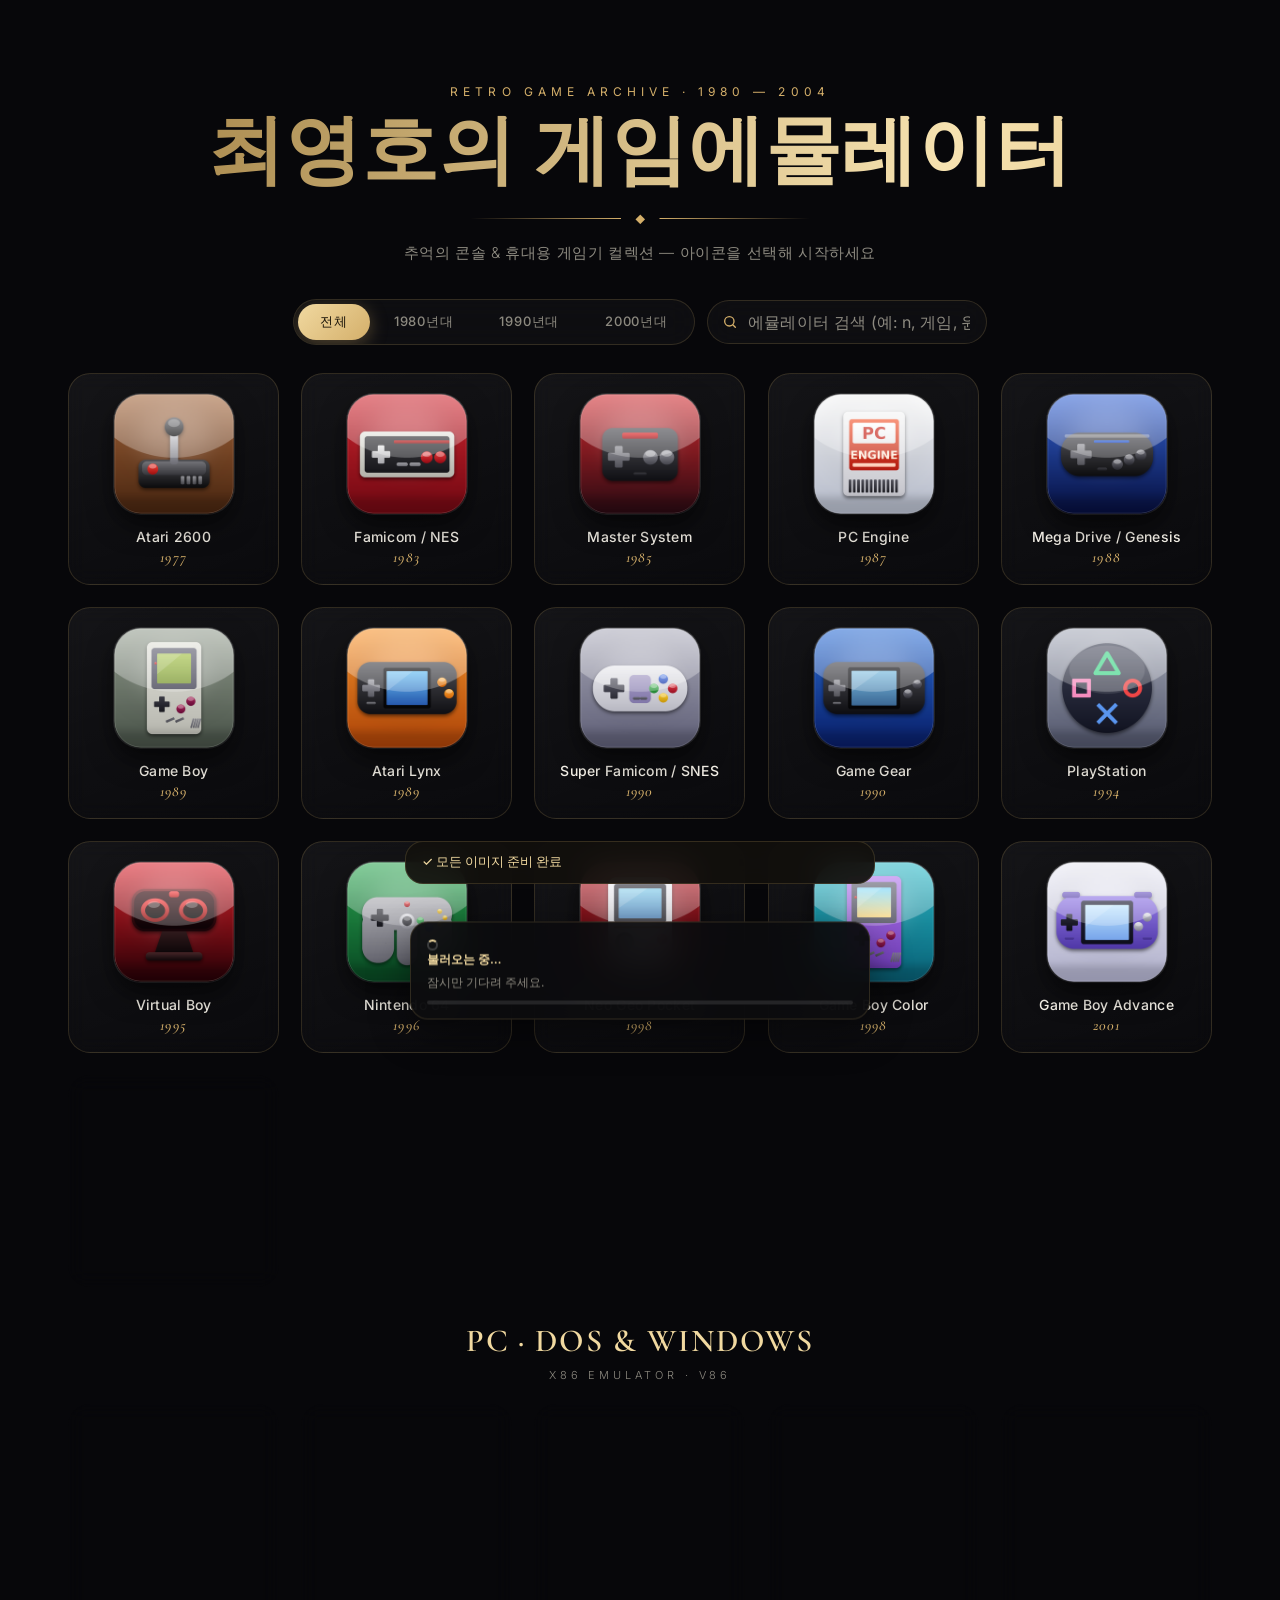
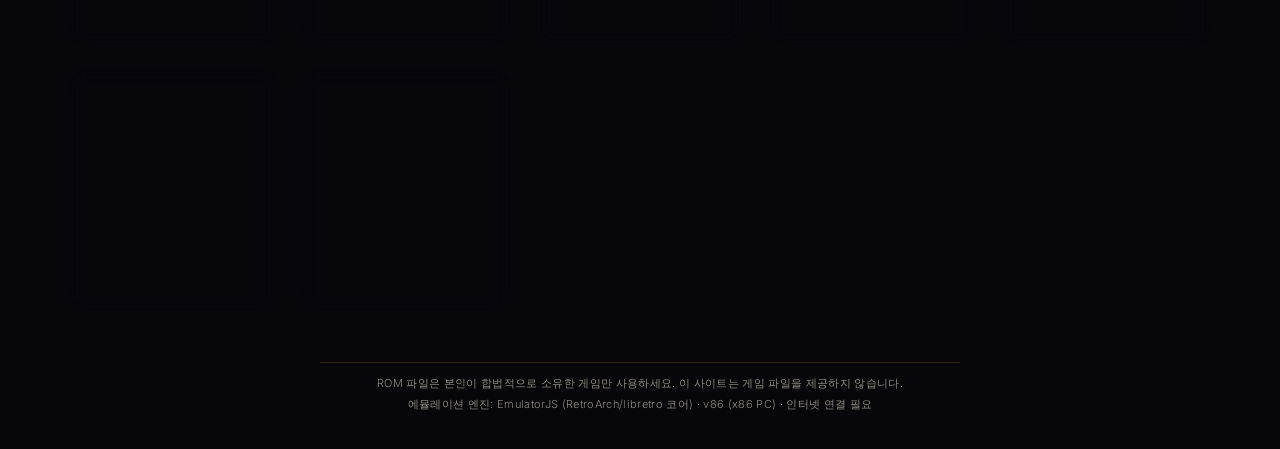
==== commit 1cb1f818: "upload site files" ====
--- a/index.html
+++ b/index.html
@@ -1,124 +1,1011 @@
-<!doctype html>
+<!DOCTYPE html>
 <html lang="ko">
 <head>
 <meta charset="utf-8">
 <meta name="viewport" content="width=device-width, initial-scale=1, viewport-fit=cover">
-<meta http-equiv="Cache-Control" content="no-cache, no-store, must-revalidate">
-<meta http-equiv="Pragma" content="no-cache">
-<meta http-equiv="Expires" content="0">
-<title>나의 기록보관소</title>
-<link rel="stylesheet" href="css/style.css">
-<link rel="preload" as="image" href="assets/icons/photo.jpg">
-<link rel="preload" as="image" href="assets/icons/video.jpg">
-<link rel="preload" as="image" href="assets/icons/music.jpg">
-<link rel="preload" as="image" href="assets/icons/memo.jpg">
-<link rel="preload" as="image" href="assets/icons/game.jpg">
+<meta name="theme-color" content="#07070a">
+<meta name="apple-mobile-web-app-capable" content="yes">
+<meta name="mobile-web-app-capable" content="yes">
+<title>최영호의 게임에뮬레이터</title>
+<style>
+@import url('https://fonts.googleapis.com/css2?family=Cormorant+Garamond:wght@500;600;700&family=Inter:wght@300;400;500;600&display=swap');
+:root{--bg:#07070a;--fg:#f3efe6;--mut:#8d8a80;--acc:#d4af6a;--acc2:#f1d9a0;--line:rgba(212,175,106,.18);--card:rgba(255,255,255,.035);--serif:"Cormorant Garamond","Noto Serif KR",Georgia,serif;--sans:Inter,-apple-system,"Apple SD Gothic Neo","Noto Sans KR","Malgun Gothic",system-ui,sans-serif}
+*{box-sizing:border-box;-webkit-tap-highlight-color:transparent}
+html,body{margin:0;height:100%;background:var(--bg);color:var(--fg);font-family:var(--sans);font-weight:400}
+body{overflow-x:hidden;padding:env(safe-area-inset-top) env(safe-area-inset-right) env(safe-area-inset-bottom) env(safe-area-inset-left)}
+.bg{position:fixed;inset:0;z-index:-1;overflow:hidden;background:radial-gradient(ellipse at 50% -10%,#1d1a12 0,#0b0a0c 45%,#050507 100%)}
+.bg:after{content:"";position:absolute;inset:0;opacity:.07;background-image:url("data:image/svg+xml,%3Csvg xmlns='http://www.w3.org/2000/svg' width='160' height='160'%3E%3Cfilter id='n'%3E%3CfeTurbulence baseFrequency='.9' numOctaves='2'/%3E%3C/filter%3E%3Crect width='160' height='160' filter='url(%23n)'/%3E%3C/svg%3E")}
+.bg i{position:absolute;border-radius:50%;filter:blur(110px);opacity:.16;animation:drift 22s ease-in-out infinite alternate}
+.bg i:nth-child(1){width:46vmax;height:46vmax;background:#d4af6a;left:-18vmax;top:-22vmax}
+.bg i:nth-child(2){width:36vmax;height:36vmax;background:#6a7bd4;right:-14vmax;top:30vmax;animation-delay:-8s;opacity:.1}
+.bg i:nth-child(3){width:40vmax;height:40vmax;background:#b0563e;left:20vmax;bottom:-28vmax;animation-delay:-14s;opacity:.09}
+@keyframes drift{to{transform:translate(6vmax,5vmax) scale(1.15)}}
+header{text-align:center;padding:clamp(36px,8vw,84px) 20px 10px}
+.eyebrow{font-size:clamp(10px,1.6vw,12px);letter-spacing:.42em;text-transform:uppercase;color:var(--acc);opacity:0;animation:rise .9s .1s forwards}
+h1{margin:14px 0 0;font-family:var(--serif);font-weight:600;font-size:clamp(34px,7.5vw,76px);line-height:1.05;letter-spacing:.01em;background:linear-gradient(100deg,#9c7a3c 0,#f6e2b0 30%,#d4af6a 50%,#f6e2b0 70%,#9c7a3c 100%);background-size:250% 100%;-webkit-background-clip:text;background-clip:text;color:transparent;animation:shine 7s linear infinite,rise .9s .25s backwards}
+@keyframes shine{to{background-position:-250% 0}}
+@keyframes rise{from{opacity:0;transform:translateY(14px)}to{opacity:1;transform:none}}
+.orn{display:flex;align-items:center;justify-content:center;gap:14px;margin:20px auto 0;max-width:340px;color:var(--acc);font-size:10px;opacity:0;animation:rise .9s .45s forwards}
+.orn:before,.orn:after{content:"";flex:1;height:1px;background:linear-gradient(90deg,transparent,var(--acc))}
+.orn:after{transform:scaleX(-1)}
+header p{color:var(--mut);margin:18px 0 0;font-size:clamp(12px,2vw,15px);font-weight:300;letter-spacing:.04em;opacity:0;animation:rise .9s .6s forwards}
+.tabs{display:flex;width:max-content;max-width:calc(100% - 24px);margin:26px auto 14px;padding:4px;gap:2px;border:1px solid var(--line);border-radius:99px;background:rgba(255,255,255,.03);backdrop-filter:blur(14px);overflow-x:auto;scrollbar-width:none}
+.tabs::-webkit-scrollbar{display:none}
+.tabs button{border:0;background:none;color:var(--mut);padding:9px clamp(12px,3vw,22px);border-radius:99px;font:500 13px var(--sans);letter-spacing:.06em;cursor:pointer;transition:.3s;white-space:nowrap}
+.tabs button:hover{color:var(--fg)}
+.tabs button.on{color:#1a1409;background:linear-gradient(135deg,var(--acc2),var(--acc));box-shadow:0 4px 18px rgba(212,175,106,.35)}
+main{max-width:1180px;margin:0 auto;padding:14px 18px 50px}
+.grid{display:grid;grid-template-columns:repeat(auto-fill,minmax(clamp(104px,26vw,176px),1fr));gap:clamp(12px,2.2vw,22px)}
+.app{position:relative;border:1px solid var(--line);background:linear-gradient(160deg,rgba(255,255,255,.06),rgba(255,255,255,.015));color:inherit;cursor:pointer;text-align:center;padding:clamp(12px,2.2vw,20px) clamp(8px,1.5vw,14px) clamp(12px,2vw,18px);border-radius:22px;font:inherit;opacity:0;animation:pop .7s cubic-bezier(.2,.9,.3,1) forwards;backdrop-filter:blur(10px);transition:border-color .4s,box-shadow .4s,transform .4s cubic-bezier(.2,.9,.3,1)}
+@keyframes pop{from{opacity:0;transform:translateY(26px) scale(.96)}to{opacity:1;transform:none}}
+.app:hover{transform:translateY(-6px);border-color:rgba(212,175,106,.6);box-shadow:0 22px 50px rgba(0,0,0,.65),0 0 40px rgba(212,175,106,.12)}
+.app .ico{display:block;width:100%;max-width:120px;margin:0 auto;aspect-ratio:1;border-radius:22.5%;overflow:hidden;position:relative;box-shadow:0 12px 26px rgba(0,0,0,.6),0 0 0 1px rgba(255,255,255,.14),inset 0 1px 0 rgba(255,255,255,.4);transition:transform .45s cubic-bezier(.2,1.3,.4,1)}
+.app .ico svg,.app .ico img{width:100%;height:100%;display:block}
+.app .ico:after{content:"";position:absolute;inset:0;background:linear-gradient(110deg,transparent 38%,rgba(255,255,255,.5) 50%,transparent 62%);transform:translateX(-130%)}
+.app:hover .ico{transform:scale(1.07)}
+.app:hover .ico:after{transition:transform .9s;transform:translateX(130%)}
+.app:active{transform:scale(.97)}
+.app b{display:block;margin-top:14px;font:500 clamp(12px,1.8vw,14px) var(--sans);letter-spacing:.02em}
+.app small{display:block;margin-top:3px;color:var(--acc);font:italic 500 clamp(13px,1.8vw,15px) var(--serif);letter-spacing:.08em}
+/* 검색 */
+.filters{position:relative;z-index:5;display:flex;flex-wrap:wrap;justify-content:center;align-items:center;gap:12px;margin:26px auto 14px;padding:0 12px}
+.filters .tabs{margin:0;max-width:100%}
+.srch{position:relative;width:min(100%,280px)}
+.srch .box{display:flex;align-items:center;gap:8px;padding:0 14px;height:44px;border:1px solid var(--line);border-radius:99px;background:rgba(255,255,255,.03);backdrop-filter:blur(14px);transition:border-color .3s,box-shadow .3s}
+.srch .box:focus-within{border-color:var(--acc);box-shadow:0 0 0 3px rgba(212,175,106,.14)}
+.srch .box svg{flex:none;width:16px;height:16px;stroke:var(--acc);fill:none;stroke-width:2;stroke-linecap:round}
+.srch input{flex:1;min-width:0;border:0;outline:0;background:none;color:var(--fg);font:400 16px var(--sans);letter-spacing:.02em}
+.srch input::placeholder{color:var(--mut)}
+.srch .clr{display:none;flex:none;border:0;background:rgba(255,255,255,.1);color:var(--fg);width:20px;height:20px;border-radius:50%;font-size:12px;line-height:20px;padding:0;cursor:pointer}
+.srch.has .clr{display:block}
+.sres{display:none;position:absolute;top:calc(100% + 8px);left:0;right:0;min-width:270px;max-height:min(58vh,420px);overflow-y:auto;padding:6px;border:1px solid var(--line);border-radius:20px;background:rgba(18,16,12,.97);backdrop-filter:blur(18px);box-shadow:0 24px 60px rgba(0,0,0,.7);text-align:left}
+.srch.open .sres{display:block}
+.sres .it{display:flex;align-items:center;gap:12px;width:100%;border:0;background:none;color:var(--fg);font:inherit;text-align:left;padding:8px 10px;border-radius:14px;cursor:pointer}
+.sres .it.on,.sres .it:hover{background:rgba(212,175,106,.13)}
+.sres .it .si{flex:none;width:38px;height:38px;border-radius:22.5%;overflow:hidden;box-shadow:0 0 0 1px rgba(255,255,255,.14)}
+.sres .it .si img{width:100%;height:100%;display:block}
+.sres .it .nm{flex:1;min-width:0;font:500 14px var(--sans);overflow:hidden;text-overflow:ellipsis;white-space:nowrap}
+.sres .it .nm mark{background:none;color:var(--acc2);font-weight:700;text-decoration:underline;text-underline-offset:3px}
+.sres .it .tg{flex:none;color:var(--acc);font:italic 500 13px var(--serif)}
+.sres .none,.sres .hint{padding:12px 14px;color:var(--mut);font-size:13px}
+.sres .hint{padding:6px 14px 4px;font-size:11px;letter-spacing:.08em}
+footer{text-align:center;color:var(--mut);font-size:11px;font-weight:300;padding:10px 20px 34px;line-height:1.9;letter-spacing:.03em;border-top:1px solid var(--line);max-width:640px;margin:0 auto}
+/* emulator */
+#emu{position:fixed;inset:0;background:#000;display:none;flex-direction:column;z-index:10;padding:env(safe-area-inset-top) env(safe-area-inset-right) env(safe-area-inset-bottom) env(safe-area-inset-left)}
+#emu.show{display:flex;animation:zoom .5s cubic-bezier(.2,.9,.3,1)}
+@keyframes zoom{from{opacity:0;transform:scale(.94)}}
+#bar{display:flex;align-items:center;gap:6px;padding:9px 12px;background:rgba(14,13,12,.92);border-bottom:1px solid var(--line);backdrop-filter:blur(16px);overflow-x:auto;scrollbar-width:none;transition:margin .35s}
+#bar::-webkit-scrollbar{display:none}
+#bar.hide{margin-top:-70px}
+#bar .t{flex:1;min-width:90px;font:600 18px var(--serif);letter-spacing:.04em;color:var(--acc2);white-space:nowrap;overflow:hidden;text-overflow:ellipsis}
+#bar button{flex:none;border:1px solid var(--line);background:rgba(255,255,255,.04);color:var(--fg);padding:8px 13px;border-radius:99px;font:500 12px var(--sans);letter-spacing:.04em;cursor:pointer;white-space:nowrap;transition:.25s}
+#bar button:hover{border-color:var(--acc);color:var(--acc2);background:rgba(212,175,106,.08)}
+#bar button:active{transform:scale(.94)}
+#bar button:disabled{opacity:.3;pointer-events:none}
+#stage{flex:1;position:relative;min-height:0}
+#fr{position:absolute;inset:0;width:100%;height:100%;border:0;background:#000}
+#drop{position:absolute;inset:0;display:flex;flex-direction:column;align-items:center;justify-content:center;gap:14px;text-align:center;padding:20px;background:radial-gradient(circle at 50% 38%,#1d1a12,#060608 70%);z-index:2}
+#drop.hidden{display:none}
+#drop .big{width:min(36vw,132px);aspect-ratio:1;border-radius:22.5%;overflow:hidden;animation:bob 3.2s ease-in-out infinite;box-shadow:0 24px 50px rgba(0,0,0,.7),0 0 0 1px rgba(255,255,255,.15),0 0 60px rgba(212,175,106,.18)}
+#drop .big svg,#drop .big img{width:100%;height:100%;display:block}
+@keyframes bob{50%{transform:translateY(-9px)}}
+#drop h2{margin:6px 0 0;font:600 clamp(24px,4vw,36px) var(--serif);letter-spacing:.04em;color:var(--acc2)}
+#drop p{margin:0;color:var(--mut);font-size:12.5px;font-weight:300;letter-spacing:.03em;max-width:420px;line-height:1.7}
+.btn{border:0;background:linear-gradient(135deg,var(--acc2),var(--acc) 60%,#a98240);color:#1a1409;font:600 14px var(--sans);letter-spacing:.08em;padding:14px 32px;border-radius:99px;cursor:pointer;box-shadow:0 10px 30px rgba(212,175,106,.3),inset 0 1px 0 rgba(255,255,255,.5);transition:.3s;margin-top:6px}
+.btn:hover{transform:translateY(-2px);box-shadow:0 14px 38px rgba(212,175,106,.45),inset 0 1px 0 rgba(255,255,255,.5)}
+#drop.over{outline:1px dashed var(--acc);outline-offset:-16px}
+#fab{display:none;position:absolute;top:calc(8px + env(safe-area-inset-top));right:8px;z-index:5;width:42px;height:42px;border-radius:50%;border:1px solid var(--line);background:rgba(14,13,12,.7);color:var(--acc2);font-size:17px;backdrop-filter:blur(8px)}
+#emu.nobar #fab{display:block}
+#toast{position:fixed;left:50%;bottom:calc(24px + env(safe-area-inset-bottom));transform:translate(-50%,30px);background:rgba(18,16,12,.9);border:1px solid var(--line);color:var(--acc2);padding:11px 22px;border-radius:99px;font-size:12.5px;letter-spacing:.04em;opacity:0;transition:.4s;z-index:50;backdrop-filter:blur(12px);pointer-events:none;max-width:90vw;text-align:center}
+#toast.on{opacity:1;transform:translate(-50%,0)}
+#rot{display:none;position:absolute;inset:0;z-index:20;background:rgba(0,0,0,.88);color:var(--acc2);align-items:center;justify-content:center;flex-direction:column;gap:10px;font:600 20px var(--serif);letter-spacing:.06em}
+#rot span{font-size:54px;animation:rt 2s ease-in-out infinite}
+@keyframes rt{50%{transform:rotate(-90deg)}}
+body.mob.fs.port #rot{display:flex}
+#emu.pfs{z-index:1000}
+@media (max-width:520px){#bar button{padding:8px 11px}}
+@media (prefers-reduced-motion:reduce){*{animation:none!important;transition:none!important}.app,.eyebrow,.orn,header p{opacity:1}}
+#pc{position:fixed;inset:0;background:#000;display:none;flex-direction:column;z-index:10;padding:env(safe-area-inset-top) env(safe-area-inset-right) env(safe-area-inset-bottom) env(safe-area-inset-left)}
+#pc.show{display:flex;animation:zoom .5s cubic-bezier(.2,.9,.3,1)}
+#pbar{display:flex;align-items:center;gap:6px;padding:9px 12px;background:rgba(14,13,12,.92);border-bottom:1px solid var(--line);backdrop-filter:blur(16px);overflow-x:auto;scrollbar-width:none;transition:margin .35s}
+#pbar::-webkit-scrollbar{display:none}
+#pbar.hide{margin-top:-70px}
+#pbar .t{flex:1;min-width:90px;font:600 18px var(--serif);letter-spacing:.04em;color:var(--acc2);white-space:nowrap;overflow:hidden;text-overflow:ellipsis}
+#pbar button{flex:none;border:1px solid var(--line);background:rgba(255,255,255,.04);color:var(--fg);padding:8px 13px;border-radius:99px;font:500 12px var(--sans);letter-spacing:.04em;cursor:pointer;white-space:nowrap;transition:.25s}
+#pbar button:hover{border-color:var(--acc);color:var(--acc2);background:rgba(212,175,106,.08)}
+#pbar button:active{transform:scale(.94)}
+#pbar button:disabled{opacity:.3;pointer-events:none}
+#pc.nobar #fab{display:block}
+#pc.pfs{z-index:1000}
+@media (max-width:520px){#pbar button{padding:8px 11px}}
+#pstage{flex:1;position:relative;min-height:0;background:#000}
+#vscreen{position:absolute;inset:0;display:flex;align-items:center;justify-content:center;overflow:hidden}
+#vscreen canvas{width:100%!important;height:100%!important;object-fit:contain}
+#mhint{position:absolute;left:50%;bottom:16px;transform:translateX(-50%);z-index:3;pointer-events:none;background:rgba(0,0,0,.72);color:#fff;border:1px solid rgba(255,255,255,.25);border-radius:999px;padding:7px 16px;font-size:12.5px;white-space:nowrap;display:none}
+#mhint.on{display:block}
+#vscreen.mlock,#vscreen.mlock *{cursor:none!important}
+#pmsg{position:absolute;inset:0;display:flex;flex-direction:column;align-items:center;justify-content:center;gap:12px;text-align:center;padding:20px;background:radial-gradient(circle at 50% 38%,#1d1a12,#060608 70%);z-index:2}
+#pmsg.hidden{display:none}
+#pmsg .big{width:min(34vw,120px);aspect-ratio:1;border-radius:22.5%;overflow:hidden;animation:bob 3.2s ease-in-out infinite;box-shadow:0 24px 50px rgba(0,0,0,.7),0 0 0 1px rgba(255,255,255,.15),0 0 60px rgba(212,175,106,.18)}
+#pmsg .big svg,#pmsg .big img{width:100%;height:100%;display:block}
+#pmsg h2{margin:4px 0 0;font:600 clamp(24px,4vw,34px) var(--serif);color:var(--acc2)}
+#pmsg p{margin:0;color:var(--mut);font-size:13px;font-weight:300;line-height:1.8;max-width:460px}
+#pmsg b{color:var(--acc2);font-weight:500}
+.sec{font:600 clamp(22px,3.6vw,32px) var(--serif);color:var(--acc2);letter-spacing:.06em;text-align:center;margin:34px 0 22px}
+.sec small{display:block;font:300 11px var(--sans);letter-spacing:.35em;color:var(--mut);margin-top:8px;text-transform:uppercase}
+.st{display:block;font:normal 11px var(--sans);color:var(--mut);margin-top:7px;min-height:14px}
+.pb{display:block;height:3px;border-radius:3px;background:rgba(255,255,255,.1);margin-top:6px;overflow:hidden}
+.pb i{display:block;height:100%;width:0;background:linear-gradient(90deg,var(--acc),var(--acc2));transition:width .3s}
+#dl{position:fixed;left:50%;bottom:calc(16px + env(safe-area-inset-bottom));transform:translate(-50%,130%);width:min(92vw,470px);background:rgba(18,16,12,.93);border:1px solid var(--line);border-radius:18px;padding:12px 16px;z-index:40;backdrop-filter:blur(14px);transition:transform .5s cubic-bezier(.2,.9,.3,1);font-size:12.5px}
+#dl.on{transform:translate(-50%,0)}
+#dl b{color:var(--acc2);font-weight:500}
+#dl .pb{height:4px;margin:8px 0}
+#dl span{color:var(--mut);display:block;line-height:1.7}
+
+#loadbox{position:fixed;left:50%;bottom:calc(18px + env(safe-area-inset-bottom));transform:translate(-50%,140%);width:min(92vw,460px);box-sizing:border-box;padding:14px 16px;border:1px solid var(--line);border-radius:18px;background:rgba(12,12,14,.94);backdrop-filter:blur(16px);z-index:2000;box-shadow:0 12px 40px rgba(0,0,0,.45);transition:transform .35s cubic-bezier(.2,.9,.3,1);font:12px var(--sans);text-align:left}
+#loadbox.on{transform:translate(-50%,0)}
+#loadbox b{display:block;color:var(--acc2);font-weight:600;margin-bottom:4px}
+#loadbox span{display:block;color:var(--mut);line-height:1.6}
+#loadbox .loadbar{display:block;height:4px;margin-top:9px;border-radius:5px;background:rgba(255,255,255,.1);overflow:hidden}
+#loadbox .loadbar i{display:block;height:100%;width:0;background:linear-gradient(90deg,var(--acc),var(--acc2));transition:width .2s}
+.loadspin{display:inline-block;width:11px;height:11px;margin-right:7px;border:2px solid rgba(255,255,255,.18);border-top-color:var(--acc2);border-radius:50%;vertical-align:-2px;animation:spin .8s linear infinite}
+@keyframes spin{to{transform:rotate(360deg)}}
+
+/* ===== 가상 키보드 (iOS 26 · 투명 글래스 스타일) ===== */
+#pbar button.on{border-color:var(--acc);color:var(--acc2);background:rgba(212,175,106,.14)}
+#vk{--gap:4px;--kh:46px;--fs:17px;--a:.14;--vkf:-apple-system,BlinkMacSystemFont,"SF Pro Text","SF Pro Display","Apple SD Gothic Neo","Noto Sans KR",system-ui,sans-serif;
+ position:absolute;z-index:6;left:0;top:0;display:none;box-sizing:border-box;width:600px;padding:calc(var(--gap)*1.2) calc(var(--gap)*1.4) calc(var(--gap)*1.4);
+ border-radius:clamp(18px,calc(var(--kh)*.62),36px);
+ background:linear-gradient(180deg,rgba(255,255,255,calc(var(--a) + .05)),rgba(255,255,255,calc(var(--a) - .05))),rgba(22,24,32,.2);
+ -webkit-backdrop-filter:blur(30px) saturate(1.9);backdrop-filter:blur(30px) saturate(1.9);
+ border:1px solid rgba(255,255,255,.32);
+ box-shadow:inset 0 1px 0 rgba(255,255,255,.6),inset 0 -1px 0 rgba(255,255,255,.1),inset 0 0 26px rgba(255,255,255,.07),0 22px 54px rgba(0,0,0,.45),0 2px 8px rgba(0,0,0,.25);
+ touch-action:none;user-select:none;-webkit-user-select:none;-webkit-touch-callout:none;font-family:var(--vkf)}
+#vk.show{display:block;animation:vkin .3s cubic-bezier(.2,.9,.3,1)}
+@keyframes vkin{from{opacity:0;transform:translateY(16px) scale(.98)}}
+#vk .vkh{display:flex;align-items:center;gap:calc(var(--gap)*1.5);height:max(26px,calc(var(--kh)*.62));padding:0 calc(var(--gap)*.8);cursor:grab;touch-action:none}
+#vk .vkh:active{cursor:grabbing}
+#vk .vkg{flex:1;display:flex;justify-content:center;pointer-events:none}
+#vk .vkg:before{content:"";width:max(36px,calc(var(--kh)*1.1));height:5px;border-radius:5px;background:rgba(255,255,255,.6);box-shadow:0 1px 2px rgba(0,0,0,.25)}
+#vk .vkh button{flex:none;border:1px solid rgba(255,255,255,.28);color:#fff;height:calc(100% - 4px);min-width:calc(var(--kh)*.8);padding:0 calc(var(--fs)*.6);border-radius:99px;
+ background:rgba(255,255,255,.18);box-shadow:inset 0 1px 0 rgba(255,255,255,.45);font:600 calc(var(--fs)*.72) var(--vkf);letter-spacing:0;cursor:pointer;text-shadow:0 1px 2px rgba(0,0,0,.35)}
+#vk .vkh button:active{background:rgba(255,255,255,.5);transform:scale(.94)}
+#vk .vkh button.on{background:rgba(255,255,255,.85);color:#10131a;text-shadow:none}
+#vk .vkr{display:flex;width:100%}
+#vk .vkr.off{display:none}
+#vk .kw{flex:0 0 auto;width:calc(var(--w)/15*100%);padding:calc(var(--gap)/2);touch-action:none}
+#vk .k{position:relative;box-sizing:border-box;height:var(--kh);display:flex;align-items:center;justify-content:center;border-radius:max(7px,calc(var(--kh)*.27));
+ background:linear-gradient(180deg,rgba(255,255,255,.3),rgba(255,255,255,.16));border:1px solid rgba(255,255,255,.24);
+ box-shadow:inset 0 1px 0 rgba(255,255,255,.55),inset 0 -1px 0 rgba(0,0,0,.07),0 1px 3px rgba(0,0,0,.3);
+ color:#fff;font:500 var(--fs)/1 var(--vkf);text-shadow:0 1px 2px rgba(0,0,0,.4);white-space:nowrap;overflow:visible;transition:transform .08s,background .12s,color .12s}
+#vk .kw.s .k{background:linear-gradient(180deg,rgba(255,255,255,.17),rgba(255,255,255,.08))}
+#vk .kw.m .k{font-size:calc(var(--fs)*.74);font-weight:600}
+#vk .kw.sp .k{font-size:calc(var(--fs)*.78);color:rgba(255,255,255,.85)}
+#vk .kw.dn .k{background:linear-gradient(180deg,rgba(255,255,255,.7),rgba(255,255,255,.48));color:#10131a;text-shadow:none;transform:scale(.94)}
+#vk .kw.on .k{background:linear-gradient(180deg,rgba(255,255,255,.92),rgba(255,255,255,.74));color:#10131a;text-shadow:none}
+#vk .kw.lock .k:before{content:"";position:absolute;top:max(3px,calc(var(--kh)*.1));right:max(4px,calc(var(--kh)*.12));width:max(5px,calc(var(--kh)*.12));height:max(5px,calc(var(--kh)*.12));border-radius:50%;background:#30d158;box-shadow:0 0 6px #30d158}
+#vk .kw.pop.dn .k:after{content:attr(data-p);position:absolute;left:50%;bottom:calc(100% + 5px);transform:translateX(-50%);min-width:calc(100% + 16px);height:calc(var(--kh)*1.2);display:flex;align-items:center;justify-content:center;
+ border-radius:max(10px,calc(var(--kh)*.3));background:rgba(255,255,255,.88);-webkit-backdrop-filter:blur(14px);backdrop-filter:blur(14px);color:#10131a;font-size:calc(var(--fs)*1.7);font-weight:500;text-shadow:none;box-shadow:0 8px 22px rgba(0,0,0,.38);pointer-events:none;z-index:3}
+@media (prefers-reduced-motion:reduce){#vk.show{animation:none}#vk .k{transition:none}}
+@media (hover:none){#vk .vkh{cursor:default}}
+</style>
 </head>
-<body class="home">
-<div class="sky-layer" aria-hidden="true"></div>
-<div class="wrap">
-<div class="home-center">
-
-  <div class="hero">
-    <p class="kicker">MY LIST</p>
-    <h1>최영호의 기록함 (DEMO)</h1>
-    <p>저의 기록을 위해 만든 페이지입니다</p>
+<body>
+<div class="bg"><i></i><i></i><i></i></div>
+
+<header>
+  <div class="eyebrow">Retro Game Archive · 1980 — 2004</div>
+  <h1>최영호의 게임에뮬레이터</h1>
+  <div class="orn">◆</div>
+  <p>추억의 콘솔 &amp; 휴대용 게임기 컬렉션 — 아이콘을 선택해 시작하세요</p>
+</header>
+<div class="filters">
+  <div class="tabs" id="tabs"></div>
+  <div class="srch" id="srch">
+    <div class="box">
+      <svg viewBox="0 0 24 24"><circle cx="11" cy="11" r="7"/><path d="M20 20l-3.5-3.5"/></svg>
+      <input id="q" type="text" placeholder="에뮬레이터 검색 (예: n, 게임, 윈도우)" autocomplete="off" autocapitalize="off" spellcheck="false" enterkeyhint="go" aria-label="에뮬레이터 검색">
+      <button class="clr" id="qclr" type="button" aria-label="지우기">✕</button>
+    </div>
+    <div class="sres" id="sres" role="listbox"></div>
   </div>
-
-  <div class="home-search">
-    <div class="search-box">
-      <svg viewBox="0 0 24 24" fill="none" xmlns="http://www.w3.org/2000/svg"><circle cx="11" cy="11" r="7" stroke="currentColor" stroke-width="2"/><path d="M20 20l-3.5-3.5" stroke="currentColor" stroke-width="2" stroke-linecap="round"/></svg>
-      <input type="text" id="gameSearch" placeholder="게임 기종 검색 (예: NES, PSX, DOS, 패미컴...)" autocomplete="off" aria-label="게임 기종 검색">
+</div>
+<main><div class="grid" id="grid"></div>
+<h2 class="sec">PC · DOS &amp; WINDOWS<small>x86 Emulator · v86</small></h2>
+<div class="grid" id="pcgrid"></div></main>
+<footer>
+  ROM 파일은 본인이 합법적으로 소유한 게임만 사용하세요. 이 사이트는 게임 파일을 제공하지 않습니다.<br>
+  에뮬레이션 엔진: EmulatorJS (RetroArch/libretro 코어) · v86 (x86 PC) · 인터넷 연결 필요
+</footer>
+
+<section id="emu">
+  <div id="bar">
+    <button id="bHome">← 홈</button>
+    <span class="t" id="eTitle"></span>
+    <button id="bLoad">📂 게임</button>
+    <button id="bSave" disabled>💾 저장</button>
+    <button id="bRest" disabled>📥 불러오기</button>
+    <button id="bCtl" disabled>🎮 조작 ON</button>
+    <button id="bFs">⛶ 전체화면</button>
+    <button id="bHide">▲ 메뉴숨김</button>
+  </div>
+  <div id="stage">
+    <div id="drop">
+      <div class="big" id="dIcon"></div>
+      <h2 id="dName"></h2>
+      <p>게임 ROM 파일(.zip 포함)을 아래 버튼으로 선택하거나 이 화면에 끌어다 놓으세요</p>
+      <button class="btn" id="dBtn">📂 게임 파일 불러오기</button>
+      <p id="dExt"></p>
     </div>
-    <div class="search-results" id="searchResults"></div>
+    <iframe id="fr" allow="autoplay; gamepad; fullscreen"></iframe>
+    <div id="rot"><span>📱</span>가로로 돌려주세요</div>
   </div>
-
-  <div class="menu">
-
-    <a href="photo.html">
-      <div class="tile">
-        <img class="tile-img" decoding="async" fetchpriority="high" width="480" height="480" src="assets/icons/photo.jpg" alt="사진">
-        <div class="tile-label"><span>사진</span></div>
-      </div>
-    </a>
-
-    <a href="video.html">
-      <div class="tile">
-        <img class="tile-img" decoding="async" fetchpriority="high" width="480" height="480" src="assets/icons/video.jpg" alt="영상">
-        <div class="tile-label"><span>영상</span></div>
-      </div>
-    </a>
-
-    <a href="music.html">
-      <div class="tile">
-        <img class="tile-img" decoding="async" fetchpriority="high" width="480" height="480" src="assets/icons/music.jpg" alt="음악">
-        <div class="tile-label"><span>음악</span></div>
-      </div>
-    </a>
-
-    <a href="memo.html">
-      <div class="tile">
-        <img class="tile-img" decoding="async" fetchpriority="high" width="480" height="480" src="assets/icons/memo.jpg" alt="메모">
-        <div class="tile-label"><span>메모</span></div>
-      </div>
-    </a>
-
-    <a href="game/index.html">
-      <div class="tile wide">
-        <img class="tile-img" decoding="async" fetchpriority="high" width="480" height="480" src="assets/icons/game.jpg" alt="게임">
-        <div class="tile-label">
-          <span>게임</span>
-        </div>
-      </div>
-    </a>
-
+  <button id="fab">☰</button>
+</section>
+<section id="pc">
+  <div id="pbar">
+    <span class="t" id="pTitle"></span>
+    <button data-a="start">▶ 시작</button><button data-a="local">💽 로컬부팅</button><button data-a="game">🎮 게임추가</button><button data-a="cap">📷 캡처</button><button data-a="kbd">⌨ 키보드</button><button data-a="vsave">💾 VHD저장</button><button data-a="vload">📥 VHD불러오기</button><button data-a="quit">⏻ 끝내기</button>
   </div>
-
+  <div id="pstage"><div id="vscreen"></div><div id="mhint">🖱 화면을 클릭하면 마우스가 잡힙니다 · ESC로 해제</div>
+    <div id="pmsg"><div class="big" id="pIcon"></div><h2 id="pName"></h2><p id="pTxt"></p></div><div id="vk" role="group" aria-label="가상 키보드"><div class="vkh" id="vkh"><button type="button" id="vkFn" aria-label="기능키 줄 보이기/숨기기">Fn</button><span class="vkg"></span><button type="button" id="vkAl" aria-label="투명도 바꾸기">◐</button><button type="button" id="vkX" aria-label="키보드 닫기">✕</button></div><div id="vkRows"></div></div>
+  </div>
+</section>
+<div id="dl"></div>
+<div id="loadbox" aria-live="polite">
+  <div class="loadspin"></div>
+  <b id="loadtitle">불러오는 중…</b>
+  <span id="loadline">잠시만 기다려 주세요.</span>
+  <i class="loadbar"><i id="loadpct"></i></i>
 </div>
-</div>
-<script src="js/app.js"></script>
+<input type="file" id="pcIn" hidden>
+<div id="toast"></div>
+<input type="file" id="romIn" hidden>
+<input type="file" id="gsvIn" hidden accept=".gsv,.GSV,.state">
+
 <script>
-// 게임/index.html 에서 지원하는 게임 기종 목록 (검색용 데이터)
-const GAME_SYSTEMS=[
-  {n:"NES",s:"패미컴",ext:".nes, .fds, .zip"},
-  {n:"SNES",s:"슈퍼패미컴",ext:".smc, .sfc, .zip"},
-  {n:"Game Boy",s:"GB / GBC",ext:".gb, .gbc, .zip"},
-  {n:"Game Boy Advance",s:"GBA",ext:".gba, .zip"},
-  {n:"Virtual Boy",s:"닌텐도 VB",ext:".vb, .vboy, .bin, .zip"},
-  {n:"Mega Drive",s:"Genesis / 메가드라이브",ext:".md, .bin, .smd, .zip"},
-  {n:"SEGA 32X",s:"메가드라이브 32X",ext:".32x, .bin, .smd, .md, .zip"},
-  {n:"닌텐도DS",s:"Nintendo DS",ext:".nds, .zip"},
-  {n:"MSX",s:"Microsoft MSX",ext:".rom, .mx1, .dsk, .cas, .zip (BIOS 파일 추가 선택 필요)"},
-  {n:"MSX2",s:"Microsoft MSX2",ext:".rom, .mx2, .mx1, .dsk, .cas, .zip (BIOS 파일 추가 선택 필요)"},
-  {n:"Atari 2600",s:"VCS",ext:".a26, .bin, .zip"},
-  {n:"Atari 7800",s:"ProSystem",ext:".a78, .bin, .zip"},
-  {n:"MS-DOS",s:"DOS 게임",ext:".zip, .jsdos, .img, .ima, .iso, .bin"},
-  {n:"Windows 3.1",s:"PC / 16-bit",ext:".img, .ima, .iso, .bin"},
-  {n:"Windows 95",s:"PC / 32-bit",ext:".img, .ima, .iso, .bin"}
+/* ---------- 콘솔 목록 ---------- */
+const C=[
+ {id:'atari2600',n:'Atari 2600',fn:'ATARI2600',core:'atari2600',y:1977,a:'#a0693a',b:'#35200f',g:'stick',l:'2600',x:'.a26 .bin'},
+ {id:'nes',n:'Famicom / NES',fn:'NES',core:'nes',y:1983,a:'#f0384f',b:'#6d1020',g:'pad',l:'NES',x:'.nes .zip'},
+ {id:'sms',n:'Master System',fn:'SEGAMS',core:'segaMS',y:1985,a:'#2f6bff',b:'#0c1b55',g:'pad',l:'SMS',x:'.sms .zip'},
+ {id:'pce',n:'PC Engine',fn:'PCENGINE',core:'pce',y:1987,a:'#ffb020',b:'#8a3b08',g:'pad',l:'PCE',x:'.pce .zip'},
+ {id:'md',n:'Mega Drive / Genesis',fn:'MEGADRIVE',core:'segaMD',y:1988,a:'#3a3f4d',b:'#050609',g:'pad',l:'MD',x:'.md .gen .bin .zip'},
+ {id:'gb',n:'Game Boy',fn:'GAMEBOY',core:'gb',y:1989,a:'#a8c93a',b:'#2f4a12',g:'hand',l:'GB',x:'.gb .zip'},
+ {id:'lynx',n:'Atari Lynx',fn:'LYNX',core:'lynx',y:1989,a:'#ff8a2b',b:'#6b2208',g:'land',l:'LYNX',x:'.lnx .zip'},
+ {id:'snes',n:'Super Famicom / SNES',fn:'SNES',core:'snes',y:1990,a:'#8b5cf6',b:'#2e1270',g:'pad',l:'SNES',x:'.sfc .smc .zip'},
+ {id:'gg',n:'Game Gear',fn:'GAMEGEAR',core:'segaGG',y:1990,a:'#12b5ee',b:'#06364f',g:'land',l:'GG',x:'.gg .zip'},
+ {id:'psx',n:'PlayStation',fn:'PLAYSTATION',core:'psx',y:1994,a:'#7b8aa3',b:'#0b1226',g:'pad',l:'PS1',x:'.bin .cue .iso .zip'},
+ {id:'vb',n:'Virtual Boy',fn:'VIRTUALBOY',core:'vb',y:1995,a:'#e82020',b:'#1a0303',g:'land',l:'VB',x:'.vb .zip'},
+ {id:'n64',n:'Nintendo 64',fn:'NINTENDO64',core:'n64',y:1996,a:'#22c55e',b:'#063b19',g:'n64',l:'N64',x:'.z64 .n64 .v64 .zip'},
+ {id:'ngp',n:'Neo Geo Pocket',fn:'NGPOCKET',core:'ngp',y:1998,a:'#ff5a5a',b:'#4a0a0a',g:'hand',l:'NGP',x:'.ngp .ngc .zip'},
+ {id:'gbc',n:'Game Boy Color',fn:'GAMEBOYCOLOR',core:'gb',y:1998,a:'#1fd1c0',b:'#0a4a45',g:'hand',l:'GBC',x:'.gbc .zip'},
+ {id:'gba',n:'Game Boy Advance',fn:'GBA',core:'gba',y:2001,a:'#7478ff',b:'#1b1a63',g:'land',l:'GBA',x:'.gba .zip'},
+ {id:'nds',n:'Nintendo DS',fn:'NINTENDODS',core:'nds',y:2004,a:'#aab6c8',b:'#26324a',g:'ds',l:'NDS',x:'.nds .zip'}
 ];
-(function(){
-  const input=document.getElementById("gameSearch");
-  const results=document.getElementById("searchResults");
-  function render(q){
-    results.innerHTML="";
-    if(!q){ return; }
-    const hit=GAME_SYSTEMS.filter(function(x){
-      return x.n.toLowerCase().includes(q) || x.s.toLowerCase().includes(q);
-    });
-    if(hit.length===0){
-      results.innerHTML='<div class="sr-empty">일치하는 게임 기종을 찾지 못했습니다. 기종 이름을 다시 확인해 주세요.</div>';
-      return;
-    }
-    results.innerHTML=hit.map(function(x){
-      return '<a class="sr-item" href="game/index.html">'
-        +'<div class="sr-name">'+x.n+' <span class="sr-badge">지원됨</span></div>'
-        +'<div class="sr-sub">'+x.s+'</div>'
-        +'<div class="sr-ext">지원 확장자 · '+x.ext+'</div>'
-        +'</a>';
-    }).join("");
+const era=y=>y<1990?'1980년대':y<2000?'1990년대':'2000년대';
+
+/* ---------- 레트로 콘솔 아이콘(PNG, icons/ 폴더) ---------- */
+const IMG={atari2600:'atari2600',nes:'nes',sms:'mastersystem',pce:'pcengine',md:'megadrive',gb:'gameboy',lynx:'lynx',snes:'snes',gg:'gamegear',psx:'playstation',vb:'virtualboy',n64:'nintendo64',ngp:'neogeopocket',gbc:'gameboycolor',gba:'gameboyadvance',nds:'nintendods',dos:'msdos',win10:'windows1',win20:'windows2',win30:'windows3',win31:'windows31',win95:'windows95',win98:'windows98'};
+/* 모든 아이콘을 먼저 내려받아 한 번에 표시 (최대 5초 대기 후 진행) */
+const ICONS_READY=Promise.race([
+ Promise.all(Object.values(IMG).map(n=>new Promise(r=>{const i=new Image();i.onload=i.onerror=()=>r();i.src=`icons/${n}.png`;if(i.decode)i.decode().then(r,r)}))),
+ new Promise(r=>setTimeout(r,5000))]);
+function icon(c){
+ return `<img src="icons/${IMG[c.id]}.png" alt="${c.n}" width="256" height="256" draggable="false">`;
+}
+
+/* ---------- 홈 화면 ---------- */
+const $=s=>document.querySelector(s);
+let filter='전체';
+function render(){
+ const eras=['전체','1980년대','1990년대','2000년대'];
+ $('#tabs').innerHTML=eras.map(e=>`<button class="${e===filter?'on':''}" data-e="${e}">${e}</button>`).join('');
+ $('#grid').innerHTML=C.filter(c=>filter==='전체'||era(c.y)===filter).map((c,i)=>
+  `<button class="app" data-id="${c.id}" style="animation-delay:${i*45}ms"><span class="ico">${icon(c)}</span><b>${c.n}</b><small>${c.y}</small></button>`).join('');
+}
+$('#tabs').onclick=e=>{const b=e.target.closest('button');if(b){filter=b.dataset.e;render()}};
+$('#grid').onclick=e=>{const b=e.target.closest('.app');if(b)openEmu(C.find(c=>c.id===b.dataset.id))};
+ICONS_READY.then(render);
+
+/* ---------- 에뮬레이터 ---------- */
+const mob=/Android|iPhone|iPad|iPod|Mobile/i.test(navigator.userAgent)||(navigator.maxTouchPoints>1&&innerWidth<1100);
+if(mob)document.body.classList.add('mob');
+let cur=null,gameName='',ctlOn=true,started=false;
+const emu=$('#emu'),fr=$('#fr');
+const toast=m=>{const t=$('#toast');t.textContent=m;t.classList.add('on');clearTimeout(toast.t);toast.t=setTimeout(()=>t.classList.remove('on'),2400)};
+
+function openEmu(c){
+ cur=c;gameName='';started=false;
+ $('#eTitle').textContent=c.n;$('#dName').textContent=c.n;$('#dIcon').innerHTML=icon(c,'d');
+ $('#dExt').textContent='지원 형식: '+c.x;
+ $('#drop').classList.remove('hidden');
+ ['bSave','bRest','bCtl'].forEach(i=>$('#'+i).disabled=true);
+ fr.src='about:blank';
+ emu.classList.add('show');emu.classList.remove('nobar');$('#bar').classList.remove('hide');
+ history.pushState({emu:1},'');
+}
+function closeEmu(){
+ loadHide();
+ if(document.fullscreenElement||document.webkitFullscreenElement)exitFs();
+ fr.src='about:blank';emu.classList.remove('show','pfs');document.body.classList.remove('fs');
+}
+$('#bHome').onclick=()=>{closeEmu()};
+addEventListener('popstate',()=>{if(emu.classList.contains('show'))closeEmu()});
+
+function pick(){$('#romIn').value='';$('#romIn').click()}
+$('#bLoad').onclick=pick;$('#dBtn').onclick=pick;
+$('#romIn').onchange=e=>e.target.files[0]&&startGame(e.target.files[0]);
+const dr=$('#drop');
+['dragover','dragenter'].forEach(v=>dr.addEventListener(v,e=>{e.preventDefault();dr.classList.add('over')}));
+['dragleave','drop'].forEach(v=>dr.addEventListener(v,e=>{e.preventDefault();dr.classList.remove('over')}));
+dr.addEventListener('drop',e=>{const f=e.dataTransfer.files[0];f&&startGame(f)});
+
+
+let loadTimer=null,loadStarted=0,loadEstimate=15;
+function loadHide(){if(loadTimer){clearInterval(loadTimer);loadTimer=null}$('#loadbox').classList.remove('on')}
+function loadShow(title,estimate=15,manual=false){
+  loadHide(); loadStarted=performance.now(); loadEstimate=Math.max(3,estimate);
+  $('#loadtitle').textContent=title; $('#loadline').textContent=manual?'준비 중…':'준비 중… 예상 남은 시간 계산 중'; $('#loadpct').style.width='2%';
+  $('#loadbox').classList.add('on');
+  if(manual)return; /* 수동 모드: 실제 단계(다운로드/압축해제/엔진)가 진행률을 직접 표시 */
+  loadTimer=setInterval(()=>{
+    const sec=(performance.now()-loadStarted)/1000;
+    const remain=Math.max(0,loadEstimate-sec);
+    const text=remain>=60?`${Math.ceil(remain/60)}분 ${Math.ceil(remain%60)}초 남음`:`약 ${Math.ceil(remain)}초 남음`;
+    $('#loadline').textContent=`경과 ${fmt(sec)} · ${text} · 인터넷/기기 성능에 따라 달라질 수 있습니다.`;
+    $('#loadpct').style.width=Math.min(94,2+(sec/loadEstimate)*92)+'%';
+  },250);
+}
+function loadProgress(pct,line){
+  $('#loadpct').style.width=Math.max(0,Math.min(100,pct))+'%';
+  $('#loadline').textContent=line;
+}
+function startGame(file){
+ gameName=file.name.replace(/\.[^.]+$/,'');
+ started=false;ctlOn=true;$('#bCtl').textContent='🎮 조작 ON';
+ const est=Math.max(5,Math.min(60,file.size/1048576*0.35+4));
+ loadShow(`${cur.n} · 파일 준비 중`,est);
+ fr.src='about:blank';
+ setTimeout(()=>{
+   try{
+    const d=fr.contentDocument,w=fr.contentWindow;
+    d.open();
+    d.write(`<!DOCTYPE html><html><head><meta name="viewport" content="width=device-width,initial-scale=1"><style>html,body{margin:0;height:100%;background:#000;overflow:hidden}#game{width:100%;height:100%}.hidectl .ejs_virtualGamepad_parent,.hidectl .ejs_menu_bar{display:none!important}</style></head><body><div id="game"></div></body></html>`);
+    d.close();
+    w.EJS_player='#game'; w.EJS_core=cur.core; w.EJS_gameName=gameName;
+    w.EJS_gameUrl=new w.File([file],file.name);
+    w.EJS_pathtodata='https://cdn.emulatorjs.org/stable/data/';
+    w.EJS_startOnLoaded=true; w.EJS_color=cur.a; w.EJS_language='ko-KR';
+    w.EJS_onGameStart=()=>{
+      started=true;['bSave','bRest','bCtl'].forEach(i=>$('#'+i).disabled=false);
+      loadProgress(100,'게임 시작 완료');
+      setTimeout(loadHide,500);
+      toast('게임 시작! 🎮');
+    };
+    w.addEventListener('error',()=>{loadHide();toast('에뮬레이터 로딩 오류가 발생했습니다')});
+    const s=d.createElement('script');s.src=w.EJS_pathtodata+'loader.js';
+    s.onload=()=>loadProgress(60,'에뮬레이터 엔진 다운로드 완료 · 게임 코어 준비 중…');
+    s.onerror=()=>{loadHide();toast('에뮬레이터 엔진을 불러오지 못했습니다. 인터넷 연결을 확인하세요')};
+    d.body.appendChild(s);
+    $('#drop').classList.add('hidden');
+   }catch(err){loadHide();toast('에뮬레이터 준비 실패: '+err.message)}
+ },60);
+}
+/* 저장 / 불러오기 : 예) NINTENDO64SUPERMARIO64_10021530.GSV */
+function stamp(){const n=new Date(),p=v=>String(v).padStart(2,'0');return p(n.getMonth()+1)+p(n.getDate())+p(n.getHours())+p(n.getMinutes())}
+$('#bSave').onclick=()=>{
+ try{
+  const st=fr.contentWindow.EJS_emulator.gameManager.getState();
+  const g=gameName.toUpperCase().replace(/[^A-Z0-9]/g,'').slice(0,14)||'GAME';
+  const name=`${cur.fn}${g}_${stamp()}.GSV`;
+  const a=document.createElement('a');a.href=URL.createObjectURL(new Blob([st]));a.download=name;
+  document.body.appendChild(a);a.click();a.remove();toast('💾 저장됨: '+name);
+ }catch(err){toast('저장 실패: 게임이 시작된 후 다시 시도하세요')}
+};
+$('#bRest').onclick=()=>{$('#gsvIn').value='';$('#gsvIn').click()};
+$('#gsvIn').onchange=async e=>{
+ const f=e.target.files[0];if(!f)return;
+ try{fr.contentWindow.EJS_emulator.gameManager.loadState(new Uint8Array(await f.arrayBuffer()));toast('📥 불러옴: '+f.name)}
+ catch(err){toast('불러오기 실패: 같은 게임·기종의 GSV인지 확인하세요')}
+};
+
+/* 조작버튼 / 메뉴 숨김 */
+$('#bCtl').onclick=()=>{
+ ctlOn=!ctlOn;
+ try{fr.contentDocument.body.classList.toggle('hidectl',!ctlOn)}catch(e){}
+ $('#bCtl').textContent=ctlOn?'🎮 조작 ON':'🎮 조작 OFF';
+};
+$('#bHide').onclick=()=>{$('#bar').classList.add('hide');emu.classList.add('nobar')};
+$('#fab').onclick=()=>{$('#bar').classList.remove('hide');emu.classList.remove('nobar')};
+
+/* 전체화면 + 모바일 가로 고정 */
+const isFs=()=>document.fullscreenElement||document.webkitFullscreenElement;
+function exitFs(){(document.exitFullscreen||document.webkitExitFullscreen).call(document)}
+$('#bFs').onclick=async()=>{
+ if(isFs()){exitFs();return}
+ if(emu.classList.contains('pfs')){emu.classList.remove('pfs');setFs(false);return}
+ const req=emu.requestFullscreen||emu.webkitRequestFullscreen;
+ if(req){try{await req.call(emu)}catch(e){pfs()}}else pfs();
+};
+function pfs(){emu.classList.add('pfs');setFs(true)}  // iPhone 등 Fullscreen API 미지원 대비
+function setFs(on){
+ document.body.classList.toggle('fs',on);
+ if(mob&&screen.orientation&&screen.orientation.lock){
+  if(on)screen.orientation.lock('landscape').catch(()=>{});else screen.orientation.unlock();
+ }
+ port();
+}
+function port(){document.body.classList.toggle('port',innerHeight>innerWidth)}
+['fullscreenchange','webkitfullscreenchange'].forEach(v=>document.addEventListener(v,()=>setFs(!!isFs())));
+addEventListener('resize',port);addEventListener('orientationchange',port);port();
+
+/* ================= PC 에뮬레이터 (v86 · DOS / Windows) ================= */
+const P=[
+ {id:'dos',n:'MS-DOS',y:1981,a:'#4b5563',b:'#030303',g:'dos',l:'DOS',ram:16},
+ {id:'win10',n:'Windows 1.0',y:1985,a:'#2dd4bf',b:'#0b4a45',g:'win',l:'1.0',ram:16},
+ {id:'win20',n:'Windows 2.0',y:1987,a:'#38bdf8',b:'#0c3a5e',g:'win',l:'2.0',ram:16},
+ {id:'win30',n:'Windows 3.0',y:1990,a:'#818cf8',b:'#1e1b4b',g:'win',l:'3.0',ram:32},
+ {id:'win31',n:'Windows 3.1',y:1992,a:'#3b82f6',b:'#0b2a6b',g:'win',l:'3.1',ram:16},
+ {id:'win95',n:'Windows 95',y:1995,a:'#14b8a6',b:'#0b3d3a',g:'win',l:'95',ram:32},
+ {id:'win98',n:'Windows 98',y:1998,a:'#60a5fa',b:'#172554',g:'win',l:'98',ram:32}
+];
+ICONS_READY.then(()=>{$('#pcgrid').innerHTML=P.map((c,i)=>`<button class="app" data-id="${c.id}" style="animation-delay:${i*60}ms"><span class="ico">${icon(c)}</span><b>${c.n}</b><small>${c.y}</small><em class="st">확인 중…</em><i class="pb"><i></i></i></button>`).join('');});
+$('#pcgrid').onclick=e=>{const b=e.target.closest('.app');if(b)openPc(P.find(c=>c.id===b.dataset.id))};
+
+const store={},mb=b=>(b/1048576).toFixed(1)+'MB',fmt=s=>(isFinite(s)&&s>=0)?Math.floor(s/60)+':'+String(Math.round(s%60)).padStart(2,'0'):'--:--';
+function badge(id,t,pct){const c=document.querySelector(`#pcgrid [data-id="${id}"]`);if(!c)return;c.querySelector('.st').textContent=t;if(pct!=null)c.querySelector('.pb i').style.width=pct+'%'}
+
+/* 서버에 이미지가 있는지 확인: HEAD 대신 Range GET 사용 (HEAD/Content-Length가 막힌 서버에서도 동작) */
+async function probe(p){
+ for(const e of ['img','zip','iso']){
+  const u=`os/${p.id}/${p.id}.${e}`;
+  try{
+   const ac=new AbortController();
+   const r=await fetch(u,{headers:{Range:'bytes=0-0'},cache:'no-store',signal:ac.signal});
+   const ct=r.headers.get('content-type')||'';let size=0;
+   if(r.status===206){const m=(r.headers.get('content-range')||'').match(/\/(\d+)\s*$/);size=m?+m[1]:0}
+   else if(r.ok)size=+r.headers.get('content-length')||0;
+   const ok=r.ok&&!/html/i.test(ct);
+   try{ac.abort()}catch(_){}
+   if(ok)return{u,size};
+  }catch(_){}
+ }
+ return null;
+}
+let _cache;
+const getCache=()=>_cache||(_cache=(self.caches?(caches.delete('cyh-os').catch(()=>0),caches.open('cyh-os2')):Promise.resolve(null)).catch(()=>null));
+const sleep=ms=>new Promise(r=>setTimeout(r,ms));
+async function fetchBlob(f,onProg){
+ let err;
+ for(let t=0;t<3;t++){
+  try{
+   const r=await fetch(f.u,{cache:'no-cache'});
+   if(!r.ok)throw Error('서버 응답 '+r.status);
+   const total=f.size||+r.headers.get('content-length')||0;
+   if(!r.body||!r.body.getReader){const b=await r.blob();onProg(b.size,total||b.size);return b}
+   const rd=r.body.getReader(),parts=[];let got=0;
+   for(;;){const{done,value}=await rd.read();if(done)break;parts.push(value);got+=value.length;onProg(got,total)}
+   return new Blob(parts);
+  }catch(e){err=e;if(t<2)await sleep(700*(t+1))}
+ }
+ throw err;
+}
+/* 이미지 한 개 불러오기 (캐시 사용, 실패 시 3회 재시도). 끝나면 항상 fin() 호출 → 대기 중인 부팅이 멈추지 않음 */
+async function loadOne(p,f,prog){
+ const s=store[p.id];s.name=f.u;s.state='load';s.err='';s.got=0;s.total=f.size||0;
+ try{
+  const cache=await getCache();let blob=null;
+  try{const hit=cache&&await cache.match(f.u);if(hit&&f.size){const b=await hit.blob();if(b.size===f.size)blob=b}}catch(_){}
+  if(!blob){
+   badge(p.id,'받는 중…',0);
+   blob=await fetchBlob(f,(got,total)=>{s.got=got;s.total=total;if(total)badge(p.id,Math.min(99,Math.floor(got/total*100))+'%',Math.min(99,got/total*100));else badge(p.id,mb(got),50);prog&&prog(got,total)});
+   try{cache&&await cache.put(f.u,new Response(blob))}catch(_){}
   }
-  input.addEventListener("input",function(){ render(this.value.trim().toLowerCase()); });
+  s.blob=blob;s.state='ok';badge(p.id,'준비됨 · '+mb(blob.size),100);
+ }catch(e){s.state='err';s.err=e&&e.message||'알 수 없는 오류';badge(p.id,'불러오기 실패',0)}
+ finally{s.fin()}
+}
+/* 페이지 시작 시 서버(os/<id>/ 폴더)의 이미지를 자동 탐색 → 진행률·남은 시간 표시하며 다운로드 */
+async function preload(){
+ P.forEach(p=>{const s=store[p.id]={state:'wait'};s.prom=new Promise(r=>s.fin=r)});
+ try{
+  const found=[];
+  await Promise.all(P.map(async p=>{const f=await probe(p);
+   if(f)found.push({p,f});else{store[p.id].state='none';badge(p.id,'이미지 없음',0);store[p.id].fin()}}));
+  if(!found.length)return;
+  found.sort((a,b)=>a.f.size-b.f.size);
+  const tot=found.reduce((x,y)=>x+y.f.size,0),dl=$('#dl');let base=0;
+  found.forEach(({p})=>{store[p.id].state='queue';badge(p.id,'대기 중')});
+  dl.classList.add('on');
+  for(const {p,f} of found){
+   const s=store[p.id],t0=performance.now();let last=0;
+   const prog=(got,total)=>{const now=performance.now();if(now-last<200)return;last=now;
+    const sp=got/Math.max(.001,(now-t0)/1000),all=base+got,pct=total?Math.min(99,Math.floor(got/total*100)):0;
+    const rem=total&&sp>0?`이 파일 남은 시간 <b>${fmt((total-got)/sp)}</b>`:'남은 시간 계산 중';
+    dl.innerHTML=`<b>${p.n}</b> 불러오는 중${total?' · '+pct+'%':''}<i class="pb"><i style="width:${pct}%"></i></i><span>${mb(got)}${total?' / '+mb(total):''} · ${mb(sp)}/s · ${rem}`+(tot?`<br>전체 ${Math.min(99,Math.round(all/tot*100))}% · 전체 남은 시간 <b>${fmt((tot-all)/sp)}</b>`:'')+`</span>`};
+   if(s.state==='queue')await loadOne(p,f,prog);else await s.prom;
+   base+=f.size;
+  }
+  const bad=found.filter(x=>store[x.p.id].state==='err');
+  dl.innerHTML=bad.length?`<b>⚠ ${bad.map(x=>x.p.n).join(', ')} 불러오기 실패</b><span>해당 OS를 눌러 시작하면 자동으로 다시 시도합니다.</span>`:'<b>✓ 모든 이미지 준비 완료</b>';
+  setTimeout(()=>dl.classList.remove('on'),bad.length?6000:2500);
+ }catch(e){console.error(e)}
+ finally{P.forEach(p=>store[p.id].fin())}
+}
+preload();
+
+/* 부팅 시 이미지가 준비되지 않았으면 여기서 직접 (재)시도 */
+async function getImage(p,uiProg){
+ const s=store[p.id];
+ if(s.state==='load'||s.state==='queue'||s.state==='wait'){
+  const iv=setInterval(()=>{if(s.state==='load')uiProg(s.got||0,s.total||0)},250);
+  try{await s.prom}finally{clearInterval(iv)}
+ }
+ if(s.state==='ok')return s;
+ const f=await probe(p);
+ if(!f){s.state='none';badge(p.id,'이미지 없음',0);return s}
+ await loadOne(p,f,uiProg);
+ return s;
+}
+
+/* ---- v86 로드 ---- */
+let B,pc={};
+const js=(src,ms=25000)=>new Promise((ok,no)=>{const e=document.createElement('script');
+ const t=setTimeout(()=>{e.remove();no(Error('시간 초과: '+src))},ms);
+ e.src=src;e.onload=()=>{clearTimeout(t);ok()};e.onerror=()=>{clearTimeout(t);e.remove();no(Error('스크립트 로드 실패: '+src))};document.head.appendChild(e)});
+const urlOk=async u=>{try{const ac=new AbortController();const r=await fetch(u,{headers:{Range:'bytes=0-0'},signal:ac.signal});const ok=r.ok&&!/html/i.test(r.headers.get('content-type')||'');try{ac.abort()}catch(_){}return ok}catch(_){return false}};
+const firstOk=async us=>{for(const u of us)if(await urlOk(u))return u;return null};
+async function loadV86(){
+ if(window.V86||window.V86Starter)return;
+ const V='0.5.462',jd=`https://cdn.jsdelivr.net/npm/v86@${V}/`,up=`https://unpkg.com/v86@${V}/`;
+ const libs=[];
+ if(await urlOk('v86/libv86.js')&&await urlOk('v86/v86.wasm'))libs.push({lib:'v86/libv86.js',wasm:'v86/v86.wasm'});
+ libs.push({lib:jd+'build/libv86.js',wasm:jd+'build/v86.wasm'},{lib:up+'build/libv86.js',wasm:up+'build/v86.wasm'},
+  {lib:'https://cdn.jsdelivr.net/npm/v86@latest/build/libv86.js',wasm:'https://cdn.jsdelivr.net/npm/v86@latest/build/v86.wasm'});
+ let lastErr;
+ for(const c of libs){try{await js(c.lib);if(window.V86||window.V86Starter){B=c;break}}catch(e){lastErr=e}}
+ if(!B)throw Error('v86 엔진을 불러오지 못했습니다. 인터넷 연결을 확인하거나 v86 폴더에 libv86.js/v86.wasm을 넣어주세요. ('+(lastErr&&lastErr.message||'')+')');
+ const bios=await firstOk([...(await urlOk('v86/seabios.bin')?['v86/seabios.bin']:[]),jd+'bios/seabios.bin',up+'bios/seabios.bin','https://cdn.jsdelivr.net/gh/copy/v86@master/bios/seabios.bin','https://raw.githubusercontent.com/copy/v86/master/bios/seabios.bin']);
+ const vga=await firstOk([...(await urlOk('v86/vgabios.bin')?['v86/vgabios.bin']:[]),jd+'bios/vgabios.bin',up+'bios/vgabios.bin','https://cdn.jsdelivr.net/gh/copy/v86@master/bios/vgabios.bin','https://raw.githubusercontent.com/copy/v86/master/bios/vgabios.bin']);
+ if(!bios||!vga)throw Error('BIOS 파일(seabios.bin / vgabios.bin)을 불러오지 못했습니다.');
+ B.bios=bios;B.vga=vga;
+}
+const needZip=async()=>{if(window.JSZip)return;
+ for(const u of['https://cdnjs.cloudflare.com/ajax/libs/jszip/3.10.1/jszip.min.js','https://cdn.jsdelivr.net/npm/jszip@3.10.1/dist/jszip.min.js','https://unpkg.com/jszip@3.10.1/dist/jszip.min.js']){try{await js(u);if(window.JSZip)return}catch(_){}}
+ throw Error('ZIP 해제 라이브러리(JSZip)를 불러오지 못했습니다. 인터넷 연결을 확인하세요.')};
+
+/* ---- ZIP 안의 파일들 → FAT16 디스크 이미지(DOS/Windows 게임용) ---- */
+function fat16(files){
+ const clean=s=>s.toUpperCase().replace(/[^A-Z0-9_$~!#%&\-{}()@'`^]/g,'_');
+ const n83=(raw,used)=>{const i=raw.lastIndexOf('.'),b=clean(i>0?raw.slice(0,i):raw),e=i>0?clean(raw.slice(i+1)).slice(0,3):'';let o=b.length>8?b.slice(0,6)+'~1':b,k=1;
+  while(used.has(o+'.'+e))o=b.slice(0,6)+'~'+(++k);used.add(o+'.'+e);return o.padEnd(8)+e.padEnd(3)};
+ const root={dir:true,kids:[],used:new Set()};
+ for(const f of files){let n=root;const ps=f.path.split('/').filter(Boolean);
+  ps.forEach((p,i)=>{if(i===ps.length-1)n.kids.push({nm:n83(p,n.used),data:f.data,size:f.data.length});
+   else{let d=n.kids.find(k=>k.dir&&k.raw===p);if(!d){d={dir:true,raw:p,kids:[],used:new Set(),nm:n83(p,n.used)};n.kids.push(d)}n=d}})}
+ const CL=4096;let nx=2;const dirs=[root],take=c=>{const s=nx;nx+=c;return s};
+ (function w(d){for(const k of d.kids){k.par=d;if(k.dir){k.cnt=Math.max(1,Math.ceil((k.kids.length+2)*32/CL));k.cl=take(k.cnt);dirs.push(k);w(k)}else{k.cnt=Math.ceil(k.size/CL);k.cl=k.cnt?take(k.cnt):0}}})(root);
+ if(root.kids.length>512)throw Error('최상위 파일이 너무 많습니다(512개 초과)');
+ const TC=Math.max(4096,nx-2+8),fs=Math.ceil((TC+2)*2/512),ds=1+2*fs+32,ps=ds+TC*8,P0=63*512;
+ const img=new Uint8Array((63+ps)*512),dv=new DataView(img.buffer),cOff=c=>P0+(ds+(c-2)*8)*512;
+ const T=(o,s)=>{for(let i=0;i<s.length;i++)img[o+i]=s.charCodeAt(i)};
+ const chs=l=>{const c=Math.min(1023,Math.floor(l/1008));return[Math.floor(l/63)%16,(l%63+1)|((c>>8)<<6),c&255]};
+ img.set(chs(63),447);img[450]=ps<65536?4:6;img.set(chs(63+ps-1),451);dv.setUint32(454,63,true);dv.setUint32(458,ps,true);img[510]=0x55;img[511]=0xAA;
+ img.set([0xEB,0x3C,0x90],P0);T(P0+3,'MSDOS5.0');dv.setUint16(P0+11,512,true);img[P0+13]=8;dv.setUint16(P0+14,1,true);img[P0+16]=2;dv.setUint16(P0+17,512,true);
+ dv.setUint16(P0+19,ps<65536?ps:0,true);img[P0+21]=0xF8;dv.setUint16(P0+22,fs,true);dv.setUint16(P0+24,63,true);dv.setUint16(P0+26,16,true);dv.setUint32(P0+28,63,true);dv.setUint32(P0+32,ps<65536?0:ps,true);
+ img[P0+36]=0x80;img[P0+38]=0x29;dv.setUint32(P0+39,0x1234ABCD,true);T(P0+43,'GAMEDISK   FAT16   ');img[P0+510]=0x55;img[P0+511]=0xAA;
+ const fat=new Uint16Array(img.buffer,P0+512,fs*256);fat[0]=0xFFF8;fat[1]=0xFFFF;
+ const ent=(o,nm,at,cl,sz)=>{T(o,nm);img[o+11]=at;dv.setUint16(o+24,0x5821,true);dv.setUint16(o+26,cl,true);dv.setUint32(o+28,sz,true)};
+ dirs.forEach(d=>{let o=d===root?P0+(1+2*fs)*512:cOff(d.cl);
+  if(d!==root){ent(o,'.          ',16,d.cl,0);ent(o+32,'..         ',16,d.par===root?0:d.par.cl,0);o+=64}
+  for(const k of d.kids){ent(o,k.nm,k.dir?16:32,k.cl,k.dir?0:k.size);o+=32;
+   if(k.cl){for(let i=0;i<k.cnt-1;i++)fat[k.cl+i]=k.cl+i+1;fat[k.cl+k.cnt-1]=0xFFFF}
+   if(!k.dir&&k.cl)img.set(k.data,cOff(k.cl))}});
+ img.set(new Uint8Array(img.buffer,P0+512,fs*512),P0+512+fs*512);
+ return img;
+}
+
+/* ---- 파일 → 디스크 종류 판별 (img/iso/vhd/zip) ---- */
+async function toDisk(name,blob,isGame,prog){
+ let buf=await blob.arrayBuffer(),n=name.toLowerCase();
+ if(n.endsWith('.zip')){
+  const sig=new Uint8Array(buf,0,Math.min(4,buf.byteLength));
+  if(sig[0]!==0x50||sig[1]!==0x4B)throw Error('ZIP 파일이 손상되었거나 올바르지 않습니다 (서버에서 받은 파일이 zip이 아님)');
+  await needZip();const z=await JSZip.loadAsync(buf);
+  const ents=Object.values(z.files).filter(e=>!e.dir);
+  const im=ents.find(e=>/\.(img|ima|iso|vhd|vfd|flp)$/i.test(e.name));
+  if(im){ /* 디스크 이미지 한 개만 풀어서 메모리 절약 */
+   const u8=await im.async('uint8array',m=>prog&&prog(m.percent));
+   buf=(u8.byteOffset===0&&u8.byteLength===u8.buffer.byteLength)?u8.buffer:u8.buffer.slice(u8.byteOffset,u8.byteOffset+u8.byteLength);n=im.name.toLowerCase();
+  }
+  else if(isGame){const fl=[];for(const e of ents)fl.push({path:e.name,data:await e.async('uint8array')});return{k:'hd',buf:fat16(fl).buffer}}
+  else throw Error('ZIP 안에 디스크 이미지(img/iso)가 없습니다');
+ }
+ if(buf.byteLength>512&&new TextDecoder().decode(new Uint8Array(buf,buf.byteLength-512,8))==='conectix')buf=buf.slice(0,buf.byteLength-512);
+ return{k:n.endsWith('.iso')?'cd':buf.byteLength<=2949120?'fd':'hd',buf};
+}
+
+/* ---- Windows 3.1 이미지 자동 패치 (메모리 상에서 FAT16 직접 수정) ----
+   서버에 어떤 버전의 win31 이미지가 있든, 부팅 직전에 아래를 보장한다.
+   · SYSTEM.INI [386Enh] 에뮬레이터용 설정 · AUTOEXEC.BAT 정리 · WINS.BAT / WINE.BAT 추가 · 남은 WIN386.SWP 삭제 */
+function patchWin31(buf){
+ try{
+  const u=new Uint8Array(buf),dv=new DataView(buf);
+  if(u.length<65536||u[510]!==0x55||u[511]!==0xAA)return'MBR 아님';
+  const pt=[446,462,478,494].find(o=>[4,6,0xE].includes(u[o+4]));if(pt==null)return'FAT16 파티션 없음';
+  const OFF=dv.getUint32(pt+8,true)*512;
+  const bps=dv.getUint16(OFF+11,true),spc=u[OFF+13],res=dv.getUint16(OFF+14,true),nf=u[OFF+16],rootent=dv.getUint16(OFF+17,true),fs=dv.getUint16(OFF+22,true);
+  if(bps!==512||!spc||!nf)return'BPB 이상';
+  const tot=dv.getUint16(OFF+19,true)||dv.getUint32(OFF+32,true);
+  const CL=spc*bps,rootsec=res+nf*fs,ds=rootsec+rootent*32/512,ncl=Math.floor((tot-ds)/spc);
+  if(ncl<4085||ncl>=65525)return'FAT16 아님';
+  const g=c=>dv.getUint16(OFF+res*512+c*2,true);
+  const sf=(c,v)=>{for(let i=0;i<nf;i++)dv.setUint16(OFF+(res+i*fs)*512+c*2,v,true)};
+  const cpos=c=>OFF+(ds+(c-2)*spc)*512;
+  const chain=c=>{const o=[];while(c>=2&&c<0xFFF8&&o.length<70000){o.push(c);c=g(c)}return o};
+  const freeCh=c=>chain(c).forEach(x=>sf(x,0));
+  let hint=2;
+  const alloc=n=>{const out=[];let c=hint;while(out.length<n){if(c>=ncl+2)throw Error('디스크 공간 부족');if(g(c)===0)out.push(c);c++}
+   out.forEach((x,i)=>sf(x,i+1<out.length?out[i+1]:0xFFFF));hint=out[out.length-1]+1;return out};
+  const n83=n=>{const[a,e='']=n.toUpperCase().split('.');const r=new Uint8Array(11).fill(32);for(let i=0;i<Math.min(8,a.length);i++)r[i]=a.charCodeAt(i);for(let i=0;i<Math.min(3,e.length);i++)r[8+i]=e.charCodeAt(i);return r};
+  const slots=dc=>{const s=[];if(dc==null){const b=OFF+rootsec*512;for(let i=0;i<rootent;i++)s.push(b+i*32)}else chain(dc).forEach(x=>{for(let i=0;i<CL/32;i++)s.push(cpos(x)+i*32)});return s};
+  const find=(dc,name)=>{const nm=n83(name);let fr=null;
+   for(const o of slots(dc)){if(u[o]===0){fr=fr??o;return{o:null,fr}}
+    if(u[o]===0xE5){fr=fr??o;continue}if(u[o+11]===0x0F)continue;
+    let ok=1;for(let i=0;i<11;i++)if(u[o+i]!==nm[i]){ok=0;break}if(ok)return{o,fr}}
+   return{o:null,fr}};
+  const clOf=o=>dv.getUint16(o+26,true),szOf=o=>dv.getUint32(o+28,true);
+  const read=(dc,name)=>{const{o}=find(dc,name);if(o==null)return null;const c=clOf(o),sz=szOf(o),out=new Uint8Array(sz);let p=0;
+   for(const x of chain(c)){const n=Math.min(CL,sz-p);if(n<=0)break;out.set(u.subarray(cpos(x),cpos(x)+n),p);p+=n}return out};
+  const write=(dc,name,data)=>{const{o,fr}=find(dc,name);let slot;
+   if(o!=null){const c=clOf(o);if(c>=2)freeCh(c);slot=o}
+   else{if(fr==null)throw Error('디렉터리 가득 참');slot=fr;u.fill(0,slot,slot+32);u.set(n83(name),slot);u[slot+11]=0x20;dv.setUint16(slot+24,0x5821,true)}
+   let first=0;
+   if(data.length){const cl=alloc(Math.ceil(data.length/CL));cl.forEach((x,i)=>{u.fill(0,cpos(x),cpos(x)+CL);u.set(data.subarray(i*CL,(i+1)*CL),cpos(x))});first=cl[0]}
+   dv.setUint16(slot+26,first,true);dv.setUint32(slot+28,data.length,true)};
+  const del=(dc,name)=>{const{o}=find(dc,name);if(o==null)return false;const c=clOf(o);if(c>=2)freeCh(c);u[o]=0xE5;return true};
+  const enc=t=>Uint8Array.from(t.replace(/\r?\n/g,'\r\n'),ch=>ch.charCodeAt(0)&255),dec=a=>String.fromCharCode(...a);
+  const win=find(null,'WINDOWS');if(win.o==null)return'WINDOWS 폴더 없음';const wd=clOf(win.o);
+  const si=read(wd,'SYSTEM.INI');if(!si)return'SYSTEM.INI 없음';
+  let txt=dec(si),done=[];
+  if(!/EMMExclude/i.test(txt)){
+   const m=txt.match(/\[386Enh\]\r?\n/i);if(!m)return'[386Enh] 없음';
+   write(wd,'SYSTEM.BAK',si);
+   txt=txt.replace(m[0],m[0]+'EMMExclude=A000-EFFF\r\nNoEMMDriver=TRUE\r\nSystemROMBreakPoint=FALSE\r\nVirtualHDIRQ=FALSE\r\nTimerCriticalSection=10000\r\nUniqueDOSPSP=TRUE\r\nPSPIncrement=5\r\n');
+   write(wd,'SYSTEM.INI',enc(txt));done.push('SYSTEM.INI');
+  }
+  const ae='@ECHO OFF\nPROMPT $p$g\nPATH C:\\;C:\\WINDOWS;C:\\DOS\nSET TEMP=C:\\DOS\nC:\\DOS\\SMARTDRV.EXE /X\n';
+  const cur=read(null,'AUTOEXEC.BAT');
+  if(!cur||dec(cur).replace(/\r/g,'')!==ae){if(cur)write(null,'AUTOEXEC.BAK',cur);write(null,'AUTOEXEC.BAT',enc(ae));done.push('AUTOEXEC.BAT')}
+  const wb=enc('@ECHO OFF\nC:\\WINDOWS\\WIN.COM /S\n'),cb=read(null,'WIN.BAT');
+  if(!cb||dec(cb).replace(/\r/g,'')!=='@ECHO OFF\nC:\\WINDOWS\\WIN.COM /S\n'){write(null,'WIN.BAT',wb);done.push('WIN.BAT')}
+const extra={'WINLOGS.BAT':'@ECHO OFF\nC:\\WINDOWS\\WIN.COM /S /B\n','WINLOGE.BAT':'@ECHO OFF\nC:\\WINDOWS\\WIN.COM /3 /B\n','LOG.BAT':'@ECHO OFF\nTYPE C:\\WINDOWS\\BOOTLOG.TXT | MORE\n'};
+  for(const k in extra){const cur2=read(null,k);if(!cur2||dec(cur2).replace(/\r/g,'')!==extra[k]){write(null,k,enc(extra[k]));done.push(k)}}
+    if(!read(null,'WINS.BAT')){write(null,'WINS.BAT',enc('@ECHO OFF\nC:\\WINDOWS\\WIN.COM /S\n'));done.push('WINS.BAT')}
+  if(!read(null,'WINE.BAT')){write(null,'WINE.BAT',enc('@ECHO OFF\nC:\\WINDOWS\\WIN.COM /3\n'));done.push('WINE.BAT')}
+  if(del(wd,'WIN386.SWP'))done.push('스왑삭제');
+  return done.length?'패치 적용: '+done.join(', '):'이미 패치됨';
+ }catch(e){return'패치 실패: '+e.message}
+}
+
+/* ---- PC 화면 / 부팅 ---- */
+const showMsg=t=>{$('#pTxt').innerHTML=t;$('#pmsg').classList.remove('hidden')};
+function openPc(p){
+ loadHide(); pc={os:p};$('#pTitle').textContent=p.n;$('#pName').textContent=p.n;$('#pIcon').innerHTML=icon(p,'pp');
+ $('#pc').classList.add('show');history.pushState({pc:1},'');
+ const s=store[p.id]||{};
+ showMsg(s.state==='none'?`서버에 이미지가 없습니다.<br><b>os/${p.id}/${p.id}.img</b> 또는 <b>${p.id}.zip</b>을 넣거나,<br>메뉴의 <b>로컬부팅</b>으로 내 이미지를 불러오세요.`:s.state==='err'?`이미지를 불러오지 못했습니다 (${s.err||'오류'}).<br>메뉴의 <b>시작</b>을 누르면 다시 시도합니다.`:'메뉴의 <b>시작</b>을 눌러 부팅하세요.');
+}
+let bootSeq=0;
+async function boot(){
+ const my=++bootSeq,p=pc.os;vkReleaseAll();
+ const step=(pct,line)=>{if(my===bootSeq)loadProgress(pct,line)};
+ try{
+  loadShow(`${p.n} · 시작 준비 중`,0,true);step(2,'준비 중…');
+  pc.running=false;let main;
+  if(pc.vhd)main=pc.vhd;
+  else if(pc.local){step(10,'선택한 이미지를 읽는 중…');main=await toDisk(pc.local.name,pc.local,false,q=>step(10+q*.4,`이미지 압축 해제 중 · ${Math.round(q)}%`))}
+  else{
+   const t0=performance.now();
+   const s=await getImage(p,(got,total)=>{const sp=got/Math.max(.001,(performance.now()-t0)/1000);
+    step(total?3+got/total*37:10,`서버에서 이미지 받는 중 · ${mb(got)}${total?' / '+mb(total):''}${total&&sp>0?' · 남은 시간 '+fmt((total-got)/sp):''}`)});
+   if(s.state==='none'){loadHide();showMsg(`서버에 <b>os/${p.id}/${p.id}.img</b>(또는 .zip)가 없습니다.<br>로컬부팅을 이용하세요.`);return}
+   if(s.state!=='ok'){loadHide();showMsg(`이미지를 불러오지 못했습니다.<br><small>${s.err||''}</small><br><b>시작</b>을 다시 눌러 재시도하세요.`);return}
+   step(42,'이미지 압축 해제 중…');
+   main=await toDisk(s.name,s.blob,false,q=>step(42+q*.13,`이미지 압축 해제 중 · ${Math.round(q)}%`));
+   if(p.id==='win31'&&main.k==='hd'){step(55,'Windows 3.1 설정 점검 중…');pc.patchInfo=patchWin31(main.buf);console.log('[win31]',pc.patchInfo,'· 이미지',mb(s.blob.size))}
+  }
+  if(my!==bootSeq)return;
+  showMsg('에뮬레이터 준비 중…');step(56,'v86 엔진을 불러오는 중…');await loadV86();step(75,'BIOS와 디스크를 연결하는 중…');
+  if(pc.emu){try{pc.emu.destroy()}catch(_){}}
+  $('#vscreen').innerHTML='<div style="white-space:pre;font:14px monospace;line-height:14px"></div><canvas style="display:none"></canvas>';
+  const lowMem=(navigator.deviceMemory&&navigator.deviceMemory<=4)||innerWidth<700;
+  const ramMB=Math.min(p.ram,lowMem?32:64);
+  const o={wasm_path:B.wasm,memory_size:ramMB*1048576,vga_memory_size:8*1048576,screen_container:$('#vscreen'),bios:{url:B.bios},vga_bios:{url:B.vga},autostart:true};
+  o[{hd:'hda',fd:'fda',cd:'cdrom'}[main.k]]={buffer:main.buf};
+  const g=pc.game;
+  if(g){if(g.k==='hd')o[o.hda?'hdb':'hda']={buffer:g.buf};else if(g.k==='fd')o[o.fda?'fdb':'fda']={buffer:g.buf};else if(!o.cdrom)o.cdrom={buffer:g.buf};else toast('CD 부팅 중에는 ISO 게임을 추가할 수 없습니다')}
+  step(88,'가상 PC를 시작하는 중…');
+  const emu=pc.emu=new(window.V86||window.V86Starter)(o);
+  const wd=setTimeout(()=>{if(pc.emu===emu&&!pc.running){loadHide();showMsg('부팅이 너무 오래 걸립니다. 페이지를 새로고침한 뒤 다시 시도하세요.')}},60000);
+  emu.add_listener('download-error',e=>{clearTimeout(wd);loadHide();showMsg('파일 다운로드 오류: '+((e&&e.file_name)||'알 수 없음')+'<br>인터넷 연결을 확인한 뒤 다시 시도하세요.')});
+  emu.add_listener('emulator-started',()=>{clearTimeout(wd);pc.running=true;mouseUi();$('#pmsg').classList.add('hidden');loadProgress(100,'부팅 시작 완료');setTimeout(loadHide,500);toast(p.g==='win'?'[마우스v2] 부팅 시작 ▶  화면을 클릭하면 마우스가 잡힙니다 · ESC로 해제':'부팅 시작 ▶');if(pc.patchInfo)console.log('[win31]',pc.patchInfo)});
+ }catch(e){loadHide();showMsg('오류: '+(e&&e.message||e))}
+}
+const pickFile=acc=>new Promise(r=>{const i=$('#pcIn');i.value='';i.accept=acc;i.onchange=()=>r(i.files[0]);i.click()});
+const dlFile=(blob,name)=>{const a=document.createElement('a');a.href=URL.createObjectURL(blob);a.download=name;document.body.appendChild(a);a.click();a.remove()};
+/* ---- 마우스 잡기 v2: 화면 클릭 = 진짜 마우스 숨기고 에뮬레이터가 마우스를 가져감 / ESC = 해제 ---- */
+const mset=(emu,on)=>{
+ try{if(emu.bus&&emu.bus.send)emu.bus.send('mouse-enable',!!on)}catch(_){}
+ try{const f=emu.mouse_set_enabled||emu.mouse_set_status;if(f)f.call(emu,!!on)}catch(_){}
+};
+const wantMouse=()=>!!(pc&&pc.emu&&pc.running&&pc.os&&pc.os.g==='win');
+function mouseCapture(on){
+ const vs=$('#vscreen');
+ if(on&&!wantMouse())return;
+ if(pc)pc.mcap=!!on;
+ if(pc&&pc.emu)mset(pc.emu,!!on);
+ vs.classList.toggle('mlock',!!on);
+ $('#mhint').classList.toggle('on',!on&&wantMouse());
+ if(on){
+  try{const r=vs.requestPointerLock&&vs.requestPointerLock();if(r&&r.catch)r.catch(()=>{})}catch(_){}
+  toast('🖱 마우스 잡힘 · ESC로 해제');
+ }else{
+  try{if(document.pointerLockElement)document.exitPointerLock()}catch(_){}
+ }
+}
+const mouseUi=()=>mouseCapture(false);
+$('#vscreen').addEventListener('mousedown',e=>{if(wantMouse()&&!pc.mcap){mouseCapture(true)}});
+document.addEventListener('pointerlockchange',()=>{if(!document.pointerLockElement&&pc&&pc.mcap)mouseCapture(false)});
+document.addEventListener('keydown',e=>{if(e.key==='Escape'&&pc&&pc.mcap){mouseCapture(false)}},true);
+addEventListener('blur',()=>{if(pc&&pc.mcap)mouseCapture(false)});
+const A={
+ start(){if(pc.running){pc.emu.restart();toast('재시작');return}pc.local=null;pc.vhd=null;boot()},
+ async local(){const f=await pickFile('.img,.ima,.iso,.vhd,.zip');pc.local=f;pc.vhd=null;boot()},
+ async game(){
+  const f=await pickFile('.img,.ima,.iso,.vhd,.zip');
+  try{pc.game=await toDisk(f.name,f,true)}catch(e){toast(e.message);return}
+  toast('게임 디스크 준비됨: '+f.name);
+  if(pc.running){if(confirm('게임을 적용하려면 재부팅이 필요합니다.\n지금 재부팅할까요? (VHD로 저장하지 않은 변경은 사라집니다)'))boot()}
+  else toast('이제 시작을 누르면 게임 디스크가 함께 연결됩니다');
+ },
+ cap(){
+  if(!pc.running)return toast('실행 중일 때만 캡처할 수 있습니다');
+  const cv=$('#vscreen canvas');
+  if(!cv||cv.style.display==='none')return toast('그래픽(Windows) 화면에서 캡처할 수 있습니다');
+  cv.toBlob(b=>{dlFile(b,`${pc.os.id.toUpperCase()}_${stamp()}.PNG`);toast('📷 캡처 저장됨')});
+ },
+ async vsave(){
+  if(!pc.running)return toast('실행 중일 때만 저장할 수 있습니다');
+  try{const b=pc.emu.v86.cpu.devices.ide.primary.master.buffer;
+   const buf=await new Promise(r=>b.get_buffer?b.get_buffer(r):r(b.buffer||b));
+   const n=`${pc.os.id.toUpperCase()}_${stamp()}.VHD`;dlFile(new Blob([buf]),n);toast('💾 저장됨: '+n);
+  }catch(e){toast('VHD 저장 실패: '+e.message)}
+ },
+ async vload(){const f=await pickFile('.vhd,.img,.zip');try{pc.vhd=await toDisk(f.name,f)}catch(e){return toast(e.message)}pc.local=null;toast('VHD 적용: '+f.name);boot()},
+ kbd(){vkShow(!$('#vk').classList.contains('show'))},
+ quit(){vkShow(false);try{document.exitPointerLock&&document.exitPointerLock()}catch(_){}if(pc)pc.mcap=false;try{pc.emu&&pc.emu.destroy()}catch(_){}pc.emu=null;pc.running=false;$('#mhint').classList.remove('on');$('#vscreen').classList.remove('mlock');$('#pc').classList.remove('show')}
+};
+
+/* ================= 가상 키보드 (iOS 26 투명 글래스) =================
+   · 스캔코드(set 1)를 v86에 직접 전달 → 윈도우/도스 어디서나 동작
+   · Shift·Ctrl·Alt: 한 번 탭 = 다음 키 한 번만 적용, 빠르게 두 번 탭 = 고정(초록 점), 다시 탭 = 해제
+   · 일반 키: 누르는 동안 눌림 유지, 길게 누르면 자동 반복(방향키·백스페이스 등)
+   · 헤더(손잡이)를 끌어서 위치 이동, ◐ 로 투명도 3단계, Fn 으로 F1~F12 줄 보이기 */
+const VK_E=0xE0;
+let vkKeys=[],vkBuilt=false,vkFn=null,vkLv=1,vkCaps=false,vkMoved=false,vkPos={x:0,y:0},vkWarnAt=0;
+const vkPtr=new Map();
+function vkDefs(){
+ const L=(l,sl,c,w=1,o='')=>({l,sl,c,w,o});
+ const row=(...a)=>a;
+ const fn=[L('Esc','',0x01,1.5,'s m')];
+ [0x3B,0x3C,0x3D,0x3E,0x3F,0x40,0x41,0x42,0x43,0x44,0x57,0x58].forEach((c,i)=>fn.push(L('F'+(i+1),'',c,1,'s m')));
+ fn.push(L('Del','',[VK_E,0x53],1.5,'s m'));
+ const sym='!@#$%^&*()';
+ const num=[L('`','~',0x29,1,'pop')];
+ '1234567890'.split('').forEach((d,i)=>num.push(L(d,sym[i],0x02+i,1,'pop')));
+ num.push(L('-','_',0x0C,1,'pop'),L('=','+',0x0D,1,'pop'),L('⌫','',0x0E,2,'s m'));
+ const q=[L('Tab','',0x0F,1.5,'s m')];
+ 'qwertyuiop'.split('').forEach((c,i)=>q.push(L(c,c.toUpperCase(),0x10+i,1,'pop let')));
+ q.push(L('[','{',0x1A,1,'pop'),L(']','}',0x1B,1,'pop'),L('\\','|',0x2B,1.5,'pop'));
+ const a=[L('Caps','',0x3A,1.75,'s m caps')];
+ 'asdfghjkl'.split('').forEach((c,i)=>a.push(L(c,c.toUpperCase(),0x1E+i,1,'pop let')));
+ a.push(L(';',':',0x27,1,'pop'),L("'",'"',0x28,1,'pop'),L('Enter','',0x1C,2.25,'s m'));
+ const z=[L('Shift','',0x2A,2.25,'s m mod')];
+ 'zxcvbnm'.split('').forEach((c,i)=>z.push(L(c,c.toUpperCase(),0x2C+i,1,'pop let')));
+ z.push(L(',','<',0x33,1,'pop'),L('.','>',0x34,1,'pop'),L('/','?',0x35,1,'pop'),L('Shift','',0x36,1.75,'s m mod'),L('↑','',[VK_E,0x48],1,'s'));
+ const b=[L('Ctrl','',0x1D,1.25,'s m mod'),L('Alt','',0x38,1.25,'s m mod'),L('space','',0x39,7,'sp'),L('Alt','',[VK_E,0x38],1.25,'s m mod'),L('Ctrl','',[VK_E,0x1D],1.25,'s m mod'),
+  L('←','',[VK_E,0x4B],1,'s'),L('↓','',[VK_E,0x50],1,'s'),L('→','',[VK_E,0x4D],1,'s')];
+ return[{id:'fn',keys:fn},{keys:num},{keys:q},{keys:a},{keys:z},{keys:b}];
+}
+const vkMk=c=>Array.isArray(c)?c.slice():[c];
+const vkBr=c=>Array.isArray(c)?[c[0],c[1]|0x80]:[c|0x80];
+function vkSend(a){
+ const emu=pc&&pc.emu;
+ if(!emu||!pc.running){const n=Date.now();if(n-vkWarnAt>1500){vkWarnAt=n;toast('먼저 ▶ 시작으로 부팅하세요')}return false}
+ try{if(emu.keyboard_send_scancodes)emu.keyboard_send_scancodes(a);else a.forEach(x=>emu.bus.send('keyboard-code',x))}catch(_){}
+ return true;
+}
+function vkBuild(){
+ if(vkBuilt)return;vkBuilt=true;
+ const host=$('#vkRows');
+ vkDefs().forEach(r=>{
+  const rowEl=document.createElement('div');rowEl.className='vkr';if(r.id)rowEl.id='vkr-'+r.id;
+  r.keys.forEach(d=>{
+   const w=document.createElement('div');w.className='kw '+d.o;w.style.setProperty('--w',d.w);
+   const k=document.createElement('div');k.className='k';w.appendChild(k);rowEl.appendChild(w);
+   const o={d,el:w,cap:k,st:0,t:0,down:false,rep:0,iv:0};w._k=o;vkKeys.push(o);
+  });
+  host.appendChild(rowEl);
+ });
+ vkPaint();
+}
+function vkShiftOn(){return vkKeys.some(k=>k.d.o.includes('mod')&&k.d.c===0x2A&&k.st>0||k.d.o.includes('mod')&&k.d.c===0x36&&k.st>0)}
+function vkPaint(){
+ const sh=vkShiftOn();
+ vkKeys.forEach(k=>{
+  const d=k.d,isLet=d.o.includes('let');
+  const up=isLet?(sh!==vkCaps):sh;
+  const t=up&&d.sl?d.sl:d.l;
+  if(k.cap.textContent!==t)k.cap.textContent=t;
+  k.cap.dataset.p=t;
+  if(d.o.includes('mod')){k.el.classList.toggle('on',k.st>0);k.el.classList.toggle('lock',k.st===2)}
+  else if(d.o.includes('caps')){k.el.classList.toggle('on',vkCaps)}
+ });
+}
+function vkReleaseMods(){
+ let ch=false;
+ vkKeys.forEach(k=>{if(k.d.o.includes('mod')&&k.st===1){vkSend(vkBr(k.d.c));k.st=0;ch=true}});
+ if(ch)vkPaint();
+}
+function vkDown(k){
+ const d=k.d;
+ if(d.o.includes('mod')){
+  const now=performance.now();
+  if(k.st===0){if(vkSend(vkMk(d.c))){k.st=1;k.t=now}}
+  else if(k.st===1&&now-k.t<380){k.st=2}
+  else{k.st=0;vkSend(vkBr(d.c))}
+  vkPaint();return;
+ }
+ k.el.classList.add('dn');
+ if(d.o.includes('caps')){vkCaps=!vkCaps;vkSend(vkMk(d.c).concat(vkBr(d.c)));vkPaint();return}
+ if(!vkSend(vkMk(d.c)))return;
+ k.down=true;
+ k.rep=setTimeout(()=>{k.iv=setInterval(()=>vkSend(vkMk(d.c)),55)},420);
+}
+function vkUp(k){
+ clearTimeout(k.rep);clearInterval(k.iv);k.rep=k.iv=0;
+ k.el.classList.remove('dn');
+ if(k.down){k.down=false;vkSend(vkBr(k.d.c));vkReleaseMods()}
+}
+function vkReleaseAll(){
+ vkKeys.forEach(k=>{
+  clearTimeout(k.rep);clearInterval(k.iv);k.rep=k.iv=0;k.el.classList.remove('dn');
+  if(k.down){k.down=false;vkSend(vkBr(k.d.c))}
+  if(k.st>0){k.st=0;vkSend(vkBr(k.d.c))}
+ });
+ vkPtr.clear();vkCaps=false;if(vkBuilt)vkPaint();
+}
+/* 기기에 맞춰 크기·위치 자동 최적화 (폰 세로/가로, 태블릿, PC) */
+function vkFit(){
+ const vk=$('#vk');if(!vk||!vk.classList.contains('show'))return;
+ const st=$('#pstage'),W=st.clientWidth,H=st.clientHeight;if(!W||!H)return;
+ if(vkFn===null)vkFn=H>=460;
+ $('#vkr-fn').classList.toggle('off',!vkFn);$('#vkFn').classList.toggle('on',vkFn);
+ const rows=vkFn?6:5,m=8;
+ const kw=Math.max(240,Math.min(W-m*2,1040));
+ const kh0=kw/15,gap=Math.max(2,Math.min(6,kh0*.09)),pad=gap*1.4;
+ const u=(kw-pad*2)/15;
+ const hh=Math.max(26,u*.62);
+ const byH=(H*.56-hh-pad*2.2)/rows-gap;
+ const kh=Math.max(24,Math.min(u*1.02,byH,64));
+ const fs=Math.max(12,Math.min(24,kh*.4));
+ vk.style.setProperty('--gap',gap.toFixed(1)+'px');vk.style.setProperty('--kh',kh.toFixed(1)+'px');vk.style.setProperty('--fs',fs.toFixed(1)+'px');
+ vk.style.width=kw+'px';
+ const h=vk.offsetHeight;
+ let x,y;
+ if(!vkMoved){x=(W-kw)/2;y=H-h-m}else{x=vkPos.x;y=vkPos.y}
+ x=Math.max(0,Math.min(W-kw,x));y=Math.max(0,Math.min(Math.max(0,H-h),y));
+ vk.style.left=x+'px';vk.style.top=y+'px';vkPos={x,y};
+}
+function vkShow(on){
+ const vk=$('#vk');if(!vk)return;
+ if(on){vkBuild();vk.classList.add('show');vk.style.setProperty('--a',[.08,.14,.26][vkLv]);vkFit()}
+ else{vkReleaseAll();vk.classList.remove('show')}
+ const b=document.querySelector('#pbar [data-a="kbd"]');if(b)b.classList.toggle('on',!!on);
+}
+(function vkInit(){
+ const vk=$('#vk');
+ vk.addEventListener('contextmenu',e=>e.preventDefault());
+ vk.addEventListener('pointerdown',e=>{
+  const w=e.target.closest('.kw');if(!w||!w._k)return;
+  e.preventDefault();
+  try{w.setPointerCapture(e.pointerId)}catch(_){}
+  vkPtr.set(e.pointerId,w._k);vkDown(w._k);
+ });
+ const end=e=>{const k=vkPtr.get(e.pointerId);if(!k)return;vkPtr.delete(e.pointerId);vkUp(k)};
+ vk.addEventListener('pointerup',end);vk.addEventListener('pointercancel',end);vk.addEventListener('lostpointercapture',end);
+ /* 손잡이를 끌어 이동 */
+ const hd=$('#vkh');let dr=null;
+ hd.addEventListener('pointerdown',e=>{
+  if(e.target.closest('button'))return;
+  const r=vk.getBoundingClientRect();dr={id:e.pointerId,dx:e.clientX-r.left,dy:e.clientY-r.top};
+  try{hd.setPointerCapture(e.pointerId)}catch(_){}e.preventDefault();
+ });
+ hd.addEventListener('pointermove',e=>{
+  if(!dr||e.pointerId!==dr.id)return;
+  const s=$('#pstage').getBoundingClientRect();
+  vkMoved=true;vkPos={x:e.clientX-dr.dx-s.left,y:e.clientY-dr.dy-s.top};vkFit();
+ });
+ const hend=e=>{if(dr&&e.pointerId===dr.id)dr=null};
+ hd.addEventListener('pointerup',hend);hd.addEventListener('pointercancel',hend);
+ /* 헤더 버튼 */
+ $('#vkX').onclick=()=>vkShow(false);
+ $('#vkFn').onclick=()=>{vkFn=!vkFn;vkFit()};
+ $('#vkAl').onclick=()=>{vkLv=(vkLv+1)%3;vk.style.setProperty('--a',[.08,.14,.26][vkLv]);toast(['투명도: 매우 투명','투명도: 보통','투명도: 선명'][vkLv])};
+ ['resize','orientationchange'].forEach(ev=>addEventListener(ev,()=>setTimeout(vkFit,60)));
+ if(window.visualViewport)visualViewport.addEventListener('resize',()=>setTimeout(vkFit,60));
+ document.addEventListener('fullscreenchange',()=>setTimeout(vkFit,120));
 })();
+
+$('#pbar').onclick=e=>{const b=e.target.closest('button');if(b)A[b.dataset.a]()};
+addEventListener('popstate',()=>{if($('#pc').classList.contains('show'))A.quit()});
+/* ---------- 검색: 이름 일부만 입력해도 목록 → 클릭하면 바로 실행 ---------- */
+const S_KW={atari2600:'아타리 아타리2600 2600',nes:'패미컴 패미콤 닌텐도 엔이에스 famicom',sms:'마스터시스템 마스터 시스템 세가 sega',pce:'피씨엔진 pc엔진 엔진 pcengine nec',md:'메가드라이브 메가 드라이브 제네시스 세가 sega megadrive genesis',gb:'게임보이 보이 닌텐도 gameboy',lynx:'링스 링크스 아타리',snes:'슈퍼패미컴 슈패 슈퍼 패미컴 닌텐도 에스엔이에스 superfamicom',gg:'게임기어 기어 세가 sega gamegear',psx:'플레이스테이션 플스 플레이 스테이션 소니 sony ps1 psx playstation',vb:'버추얼보이 버추얼 가상 닌텐도 virtualboy',n64:'닌텐도64 닌텐도 64 엔64 nintendo64',ngp:'네오지오 네오지오포켓 포켓 snk neogeo',gbc:'게임보이컬러 컬러 닌텐도 gameboycolor',gba:'게임보이어드밴스 어드밴스 닌텐도 gameboyadvance',nds:'닌텐도ds 닌텐도 디에스 듀얼스크린 nintendods',dos:'도스 엠에스도스 msdos 마이크로소프트',win10:'윈도우 윈도우즈 윈도 windows 마이크로소프트 윈도우1',win20:'윈도우 윈도우즈 윈도 windows 마이크로소프트 윈도우2',win30:'윈도우 윈도우즈 윈도 windows 마이크로소프트 윈도우3',win31:'윈도우 윈도우즈 윈도 windows 마이크로소프트 윈도우3.1',win95:'윈도우 윈도우즈 윈도 windows 마이크로소프트 윈도우95',win98:'윈도우 윈도우즈 윈도 windows 마이크로소프트 윈도우98'};
+const sNorm=t=>String(t).toLowerCase().replace(/[^a-z0-9\u3131-\u318e\uac00-\ud7a3]/g,'');
+const S_ALL=[...C.map(c=>({c,pc:false,tag:era(c.y)})),...P.map(c=>({c,pc:true,tag:'PC'}))].map(o=>({...o,
+ nn:sNorm(o.c.n),words:o.c.n.toLowerCase().split(/[^a-z0-9\u3131-\u318e\uac00-\ud7a3]+/).filter(Boolean),
+ extra:sNorm([o.c.id,o.c.l,o.c.fn||'',S_KW[o.c.id]||''].join(' '))}));
+const sIsSub=(q,t)=>{let i=0;for(const ch of t){if(ch===q[i])i++;if(i===q.length)return true}return false};
+function searchEmu(raw){
+ const q=sNorm(raw);if(!q)return{list:[],similar:false};
+ const sc=o=>o.nn.startsWith(q)?0:o.words.some(w=>sNorm(w).startsWith(q))?1:o.nn.includes(q)?2:o.extra.includes(q)?3:(q.length>1&&sIsSub(q,o.nn))?4:-1;
+ let list=S_ALL.map(o=>({o,s:sc(o)})).filter(r=>r.s>=0).sort((a,b)=>a.s-b.s);
+ if(list.length)return{list:list.map(r=>r.o),similar:false};
+ // 일치하는 게 없으면 글자 하나라도 겹치는 비슷한 이름을 보여줌
+ const set=[...new Set(q)];
+ list=S_ALL.map(o=>({o,n:set.filter(ch=>o.nn.includes(ch)||o.extra.includes(ch)).length})).filter(r=>r.n>0).sort((a,b)=>b.n-a.n).slice(0,6);
+ return{list:list.map(r=>r.o),similar:true};
+}
+const sEsc=t=>t.replace(/[&<>"]/g,m=>({'&':'&amp;','<':'&lt;','>':'&gt;','"':'&quot;'}[m]));
+function sHl(name,raw){
+ const q=sNorm(raw);if(!q)return sEsc(name);
+ const sep='[^a-z0-9\\u3131-\\u318e\\uac00-\\ud7a3]*';
+ const re=new RegExp([...q].map(ch=>ch.replace(/[.*+?^${}()|[\]\\]/g,'\\$&')).join(sep),'i');
+ const m=re.exec(name);if(!m)return sEsc(name);
+ return sEsc(name.slice(0,m.index))+'<mark>'+sEsc(m[0])+'</mark>'+sEsc(name.slice(m.index+m[0].length));
+}
+const S_RES=$('#sres'),S_IN=$('#q'),S_BOX=$('#srch');let sIdx=0,sList=[];
+function showRes(){
+ const raw=S_IN.value;S_BOX.classList.toggle('has',!!raw);
+ if(!sNorm(raw)){S_BOX.classList.remove('open');S_RES.innerHTML='';sList=[];return}
+ const r=searchEmu(raw);sList=r.list;sIdx=0;
+ S_RES.innerHTML=!sList.length?'<div class="none">검색 결과가 없습니다</div>':
+  (r.similar?'<div class="hint">비슷한 이름</div>':'')+sList.map((o,i)=>
+  `<button type="button" class="it${i?'':' on'}" role="option" data-i="${i}"><span class="si">${icon(o.c)}</span><span class="nm">${sHl(o.c.n,raw)}</span><span class="tg">${o.tag}</span></button>`).join('');
+ S_BOX.classList.add('open');
+}
+function sPick(i){
+ const o=sList[i];if(!o)return;
+ S_BOX.classList.remove('open');S_IN.blur();S_IN.value='';S_BOX.classList.remove('has');S_RES.innerHTML='';sList=[];
+ o.pc?openPc(o.c):openEmu(o.c);
+}
+function sMark(){S_RES.querySelectorAll('.it').forEach((b,i)=>b.classList.toggle('on',i===sIdx));const b=S_RES.querySelector('.it.on');b&&b.scrollIntoView({block:'nearest'})}
+S_IN.addEventListener('input',showRes);
+S_IN.addEventListener('focus',()=>{if(sNorm(S_IN.value))showRes()});
+S_IN.addEventListener('keydown',e=>{
+ if(e.isComposing)return;
+ if(e.key==='ArrowDown'&&sList.length){e.preventDefault();sIdx=(sIdx+1)%sList.length;sMark()}
+ else if(e.key==='ArrowUp'&&sList.length){e.preventDefault();sIdx=(sIdx-1+sList.length)%sList.length;sMark()}
+ else if(e.key==='Enter'){e.preventDefault();sPick(sIdx)}
+ else if(e.key==='Escape'){S_BOX.classList.remove('open');S_IN.blur()}
+});
+S_RES.addEventListener('mousedown',e=>e.preventDefault());
+S_RES.addEventListener('click',e=>{const b=e.target.closest('.it');if(b)sPick(+b.dataset.i)});
+S_RES.addEventListener('mousemove',e=>{const b=e.target.closest('.it');if(b&&+b.dataset.i!==sIdx){sIdx=+b.dataset.i;sMark()}});
+$('#qclr').onclick=()=>{S_IN.value='';showRes();S_IN.focus()};
+document.addEventListener('pointerdown',e=>{if(!S_BOX.contains(e.target))S_BOX.classList.remove('open')});
 </script>
 </body>
 </html>
